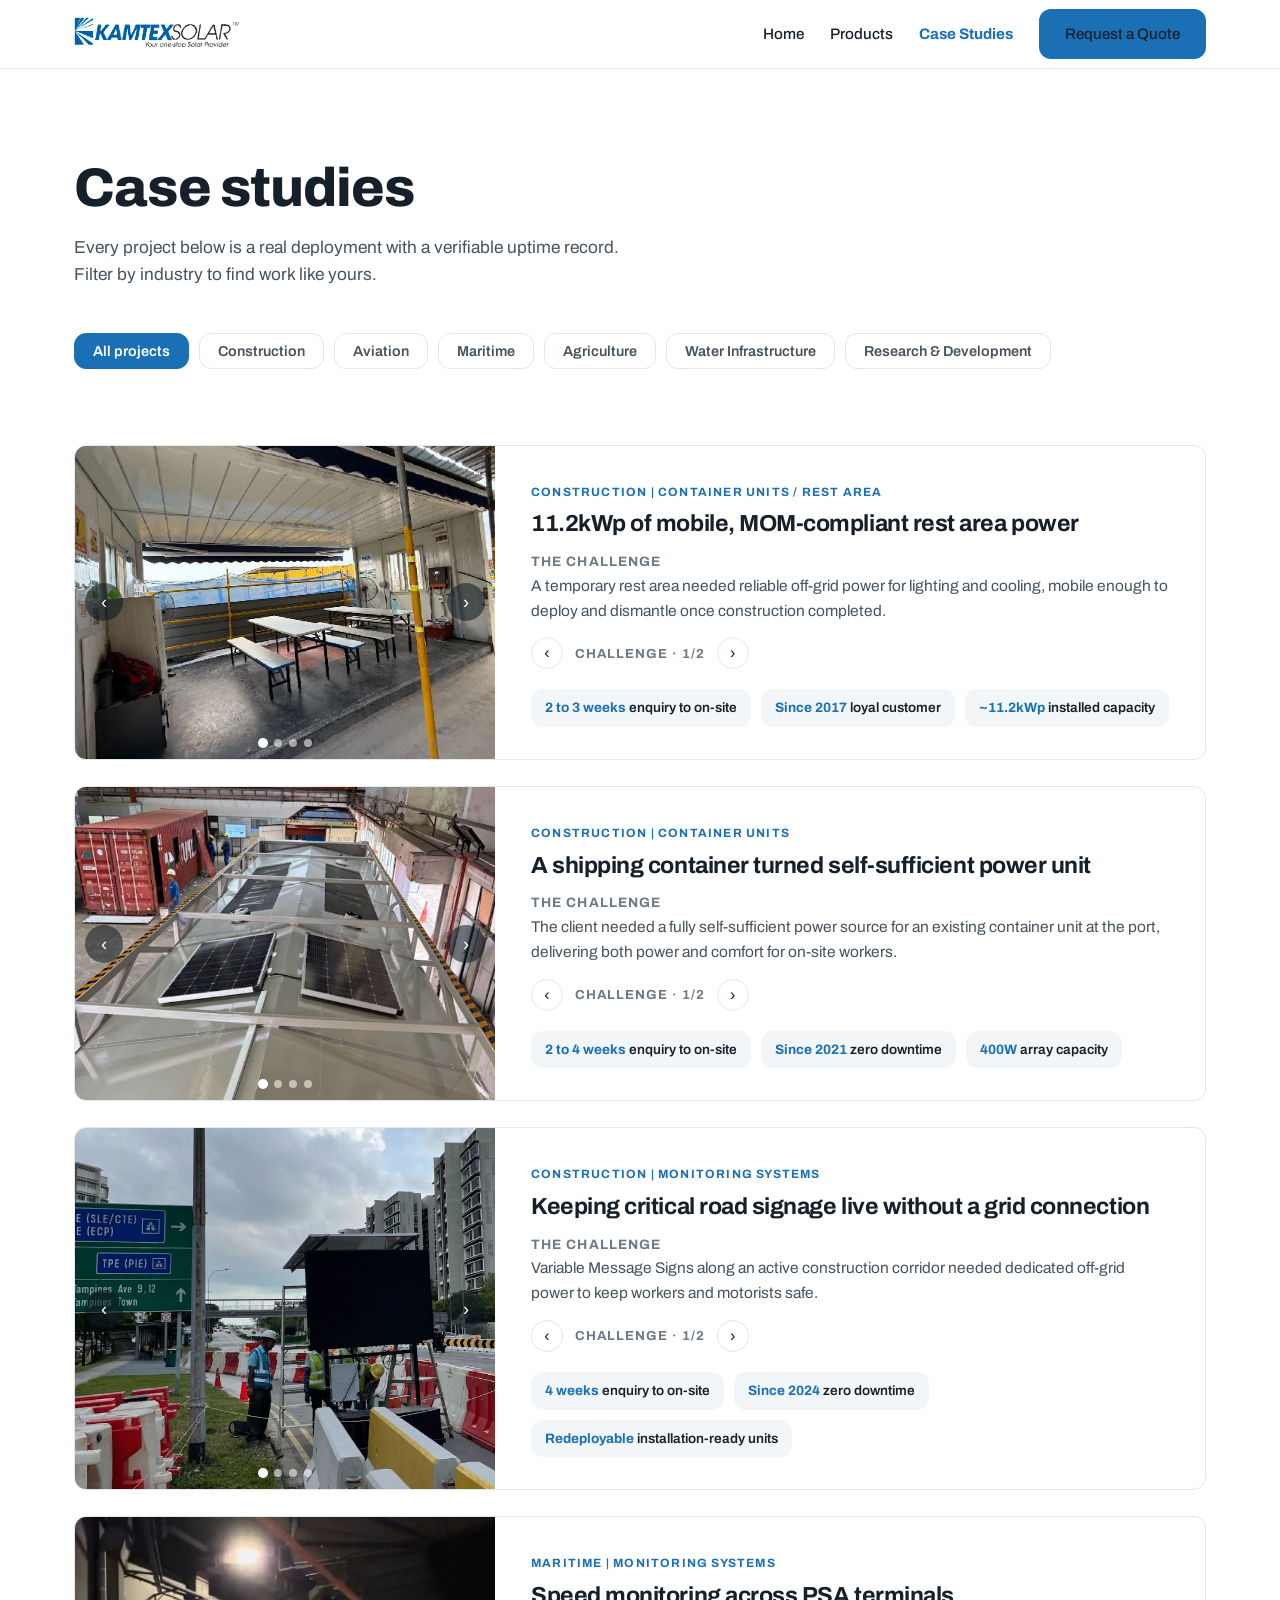
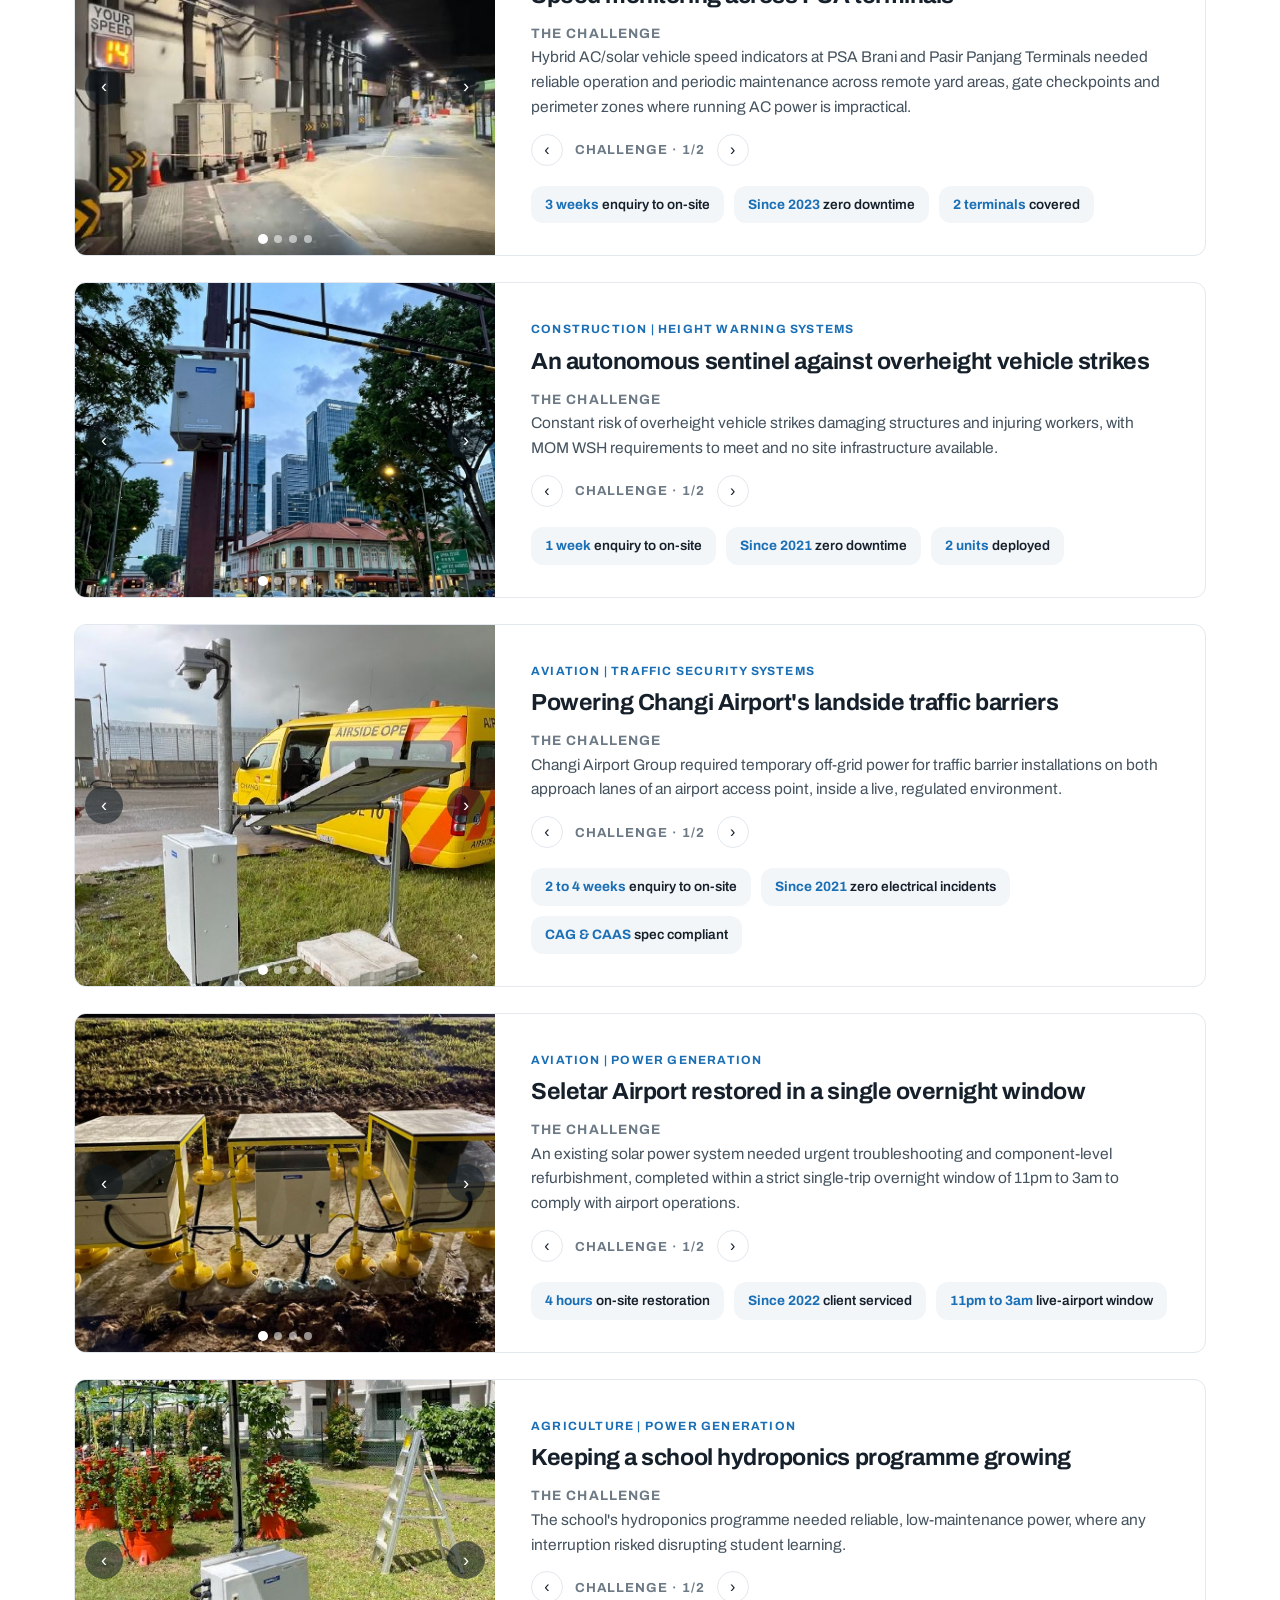
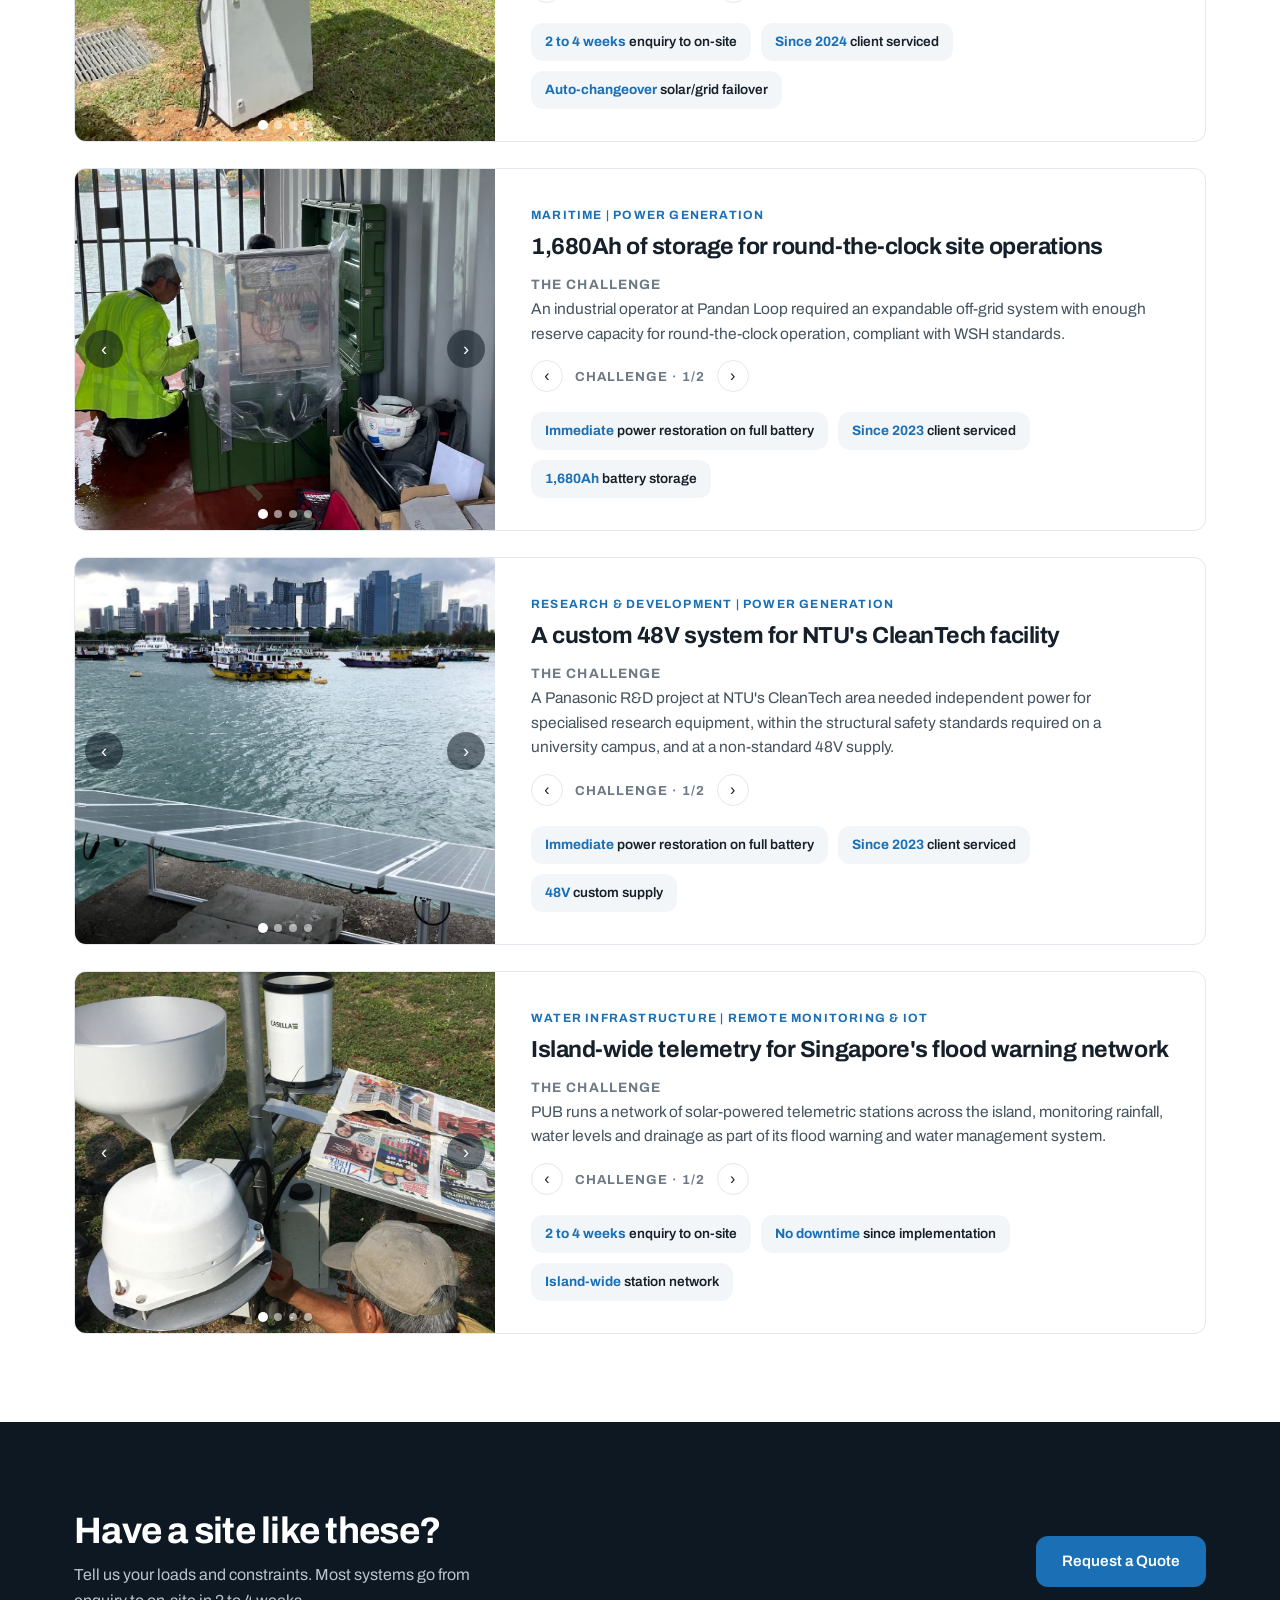
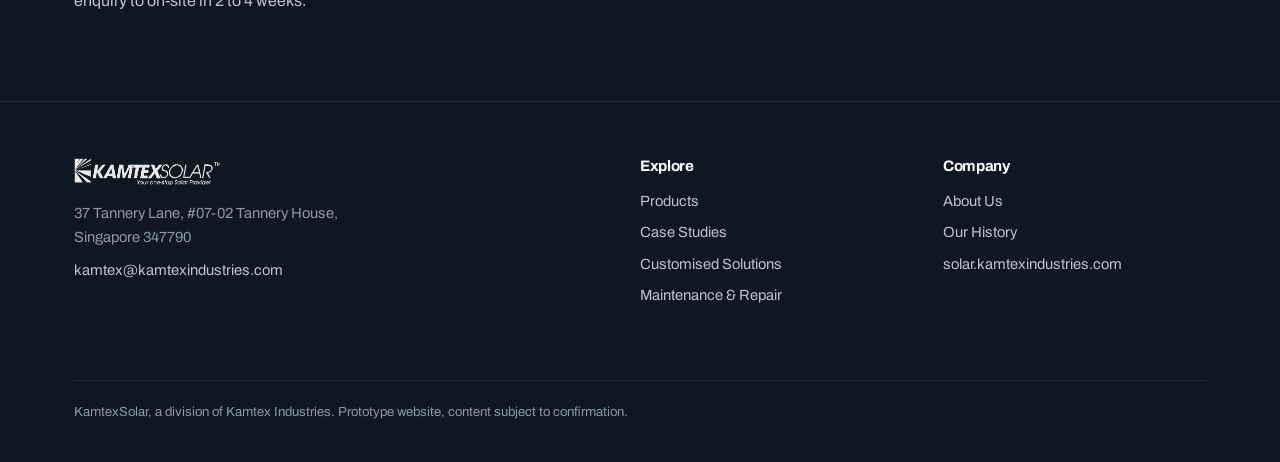
==== case-studies.html @ 2ae350af "KamtexSolar prototype website v3: carousels, quote form, trust band" ====
<!DOCTYPE html>
<html lang="en">
<head>
<meta charset="UTF-8">
<meta name="viewport" content="width=device-width, initial-scale=1.0">
<title>Case Studies | KamtexSolar</title>
<meta name="description" content="Real off-grid solar deployments by KamtexSolar: construction sites, airports, ports, water infrastructure and more.">
<link rel="preconnect" href="https://fonts.googleapis.com">
<link rel="preconnect" href="https://fonts.gstatic.com" crossorigin>
<link href="https://fonts.googleapis.com/css2?family=Archivo:wght@400;500;600;700;800&display=swap" rel="stylesheet">
<link rel="stylesheet" href="styles.css">
<link rel="icon" href="assets/logo.png">
</head>
<body>

<nav class="nav">
  <div class="nav-inner">
    <a class="nav-logo" href="index.html"><img src="assets/logo.png" alt="KamtexSolar, your one-stop solar provider"></a>
    <button class="nav-toggle" aria-label="Toggle menu">Menu</button>
    <div class="nav-links">
      <a href="index.html">Home</a>
      <a href="products.html">Products</a>
      <a href="case-studies.html" class="active">Case Studies</a>
      <a href="quote.html" class="btn btn-primary">Request a Quote</a>
    </div>
  </div>
</nav>

<section style="padding-bottom:0">
  <div class="wrap">
    <div class="section-head">
      <h1>Case studies</h1>
      <p style="margin-top:14px;font-size:1.08rem">Every project below is a real deployment with a verifiable uptime record. Filter by industry to find work like yours.</p>
    </div>
    <div class="cs-filters" role="group" aria-label="Filter case studies by industry">
      <button class="on" data-f="all">All projects</button>
      <button data-f="construction">Construction</button>
      <button data-f="aviation">Aviation</button>
      <button data-f="maritime">Maritime</button>
      <button data-f="agriculture">Agriculture</button>
      <button data-f="water">Water Infrastructure</button>
      <button data-f="rnd">Research &amp; Development</button>
    </div>
  </div>
</section>

<section style="padding-top:36px">
  <div class="wrap cs-list">

    <article class="cs-entry reveal" id="cs1" data-industry="construction">
      <img src="assets/cs01.jpg" alt="Covered rest area with tables powered by an off-grid solar system" loading="lazy">
      <div class="cs-entry-body">
        <span class="tag">Construction | Container Units / Rest Area</span>
        <h2>11.2kWp of mobile, MOM-compliant rest area power</h2>
        <h4>The challenge</h4>
        <p>A temporary rest area needed reliable off-grid power for lighting and cooling, mobile enough to deploy and dismantle once construction completed.</p>
        <h4>The solution</h4>
        <p>24 units of 300W and 16 units of 250W monocrystalline panels delivering roughly 11.2kWp, fully compliant with MOM WSH standards during early morning and evening hours.</p>
        <div class="cs-pills">
          <span><b>2 to 3 weeks</b> enquiry to on-site</span>
          <span><b>Since 2017</b> loyal customer</span>
          <span><b>~11.2kWp</b> installed capacity</span>
        </div>
      </div>
    </article>

    <article class="cs-entry reveal" id="cs2" data-industry="construction">
      <img src="assets/cs02.jpg" alt="Solar panels mounted on the roof structure of a converted container unit" loading="lazy">
      <div class="cs-entry-body">
        <span class="tag">Construction | Container Units</span>
        <h2>A shipping container turned self-sufficient power unit</h2>
        <h4>The challenge</h4>
        <p>The client needed a fully self-sufficient power source for an existing container unit at the port, delivering both power and comfort for on-site workers.</p>
        <h4>The solution</h4>
        <p>Two 200W monocrystalline panels, a 200Ah 12V maintenance-free battery, an MPPT charge controller with wireless app monitoring and a 350W pure sine wave inverter, driving solar-powered ventilation fans.</p>
        <div class="cs-pills">
          <span><b>2 to 4 weeks</b> enquiry to on-site</span>
          <span><b>Since 2021</b> zero downtime</span>
          <span><b>400W</b> array capacity</span>
        </div>
      </div>
    </article>

    <article class="cs-entry reveal" id="cs3" data-industry="construction">
      <img src="assets/cs03.jpg" alt="Solar-powered variable message sign installed beside an active road corridor" loading="lazy">
      <div class="cs-entry-body">
        <span class="tag">Construction | Monitoring Systems</span>
        <h2>Keeping critical road signage live without a grid connection</h2>
        <h4>The challenge</h4>
        <p>Variable Message Signs along an active construction corridor needed dedicated off-grid power to keep workers and motorists safe.</p>
        <h4>The solution</h4>
        <p>Each unit shipped as an installation-ready package: a 600W dual-panel array, MPPT charge controller, pre-wired breakers and battery cabling inside a powder-coated outdoor steel enclosure, with custom rail clamps for rapid deployment.</p>
        <div class="cs-pills">
          <span><b>4 weeks</b> enquiry to on-site</span>
          <span><b>Since 2024</b> zero downtime</span>
          <span><b>Redeployable</b> installation-ready units</span>
        </div>
      </div>
    </article>

    <article class="cs-entry reveal" id="cs4" data-industry="maritime">
      <img src="assets/cs04.jpg" alt="Speed indicator display in a port tunnel environment" loading="lazy">
      <div class="cs-entry-body">
        <span class="tag">Maritime | Monitoring Systems</span>
        <h2>Speed monitoring across PSA terminals</h2>
        <h4>The challenge</h4>
        <p>Hybrid AC/solar vehicle speed indicators at PSA Brani and Pasir Panjang Terminals needed reliable operation and periodic maintenance across remote yard areas, gate checkpoints and perimeter zones where running AC power is impractical.</p>
        <h4>The solution</h4>
        <p>Our off-grid systems deliver MOM-compliant speed monitoring with ongoing scheduled maintenance support across all deployment zones.</p>
        <div class="cs-pills">
          <span><b>3 weeks</b> enquiry to on-site</span>
          <span><b>Since 2023</b> zero downtime</span>
          <span><b>2 terminals</b> covered</span>
        </div>
      </div>
    </article>

    <article class="cs-entry reveal" id="cs5" data-industry="construction">
      <img src="assets/cs05.jpg" alt="Height warning detection system mounted on a gantry above a city road" loading="lazy">
      <div class="cs-entry-body">
        <span class="tag">Construction | Height Warning Systems</span>
        <h2>An autonomous sentinel against overheight vehicle strikes</h2>
        <h4>The challenge</h4>
        <p>Constant risk of overheight vehicle strikes damaging structures and injuring workers, with MOM WSH requirements to meet and no site infrastructure available.</p>
        <h4>The solution</h4>
        <p>A ready-to-deploy unit combining industrial-grade infrared detection, a 100+dB siren and a flashing LED warning light in a single weatherproof enclosure. Two units were operational from day one.</p>
        <div class="cs-pills">
          <span><b>1 week</b> enquiry to on-site</span>
          <span><b>Since 2021</b> zero downtime</span>
          <span><b>2 units</b> deployed</span>
        </div>
      </div>
    </article>

    <article class="cs-entry reveal" id="cs6" data-industry="aviation">
      <img src="assets/cs06.jpg" alt="Solar-powered security camera system at an airport airside area" loading="lazy">
      <div class="cs-entry-body">
        <span class="tag">Aviation | Traffic Security Systems</span>
        <h2>Powering Changi Airport's landside traffic barriers</h2>
        <h4>The challenge</h4>
        <p>Changi Airport Group required temporary off-grid power for traffic barrier installations on both approach lanes of an airport access point, inside a live, regulated environment.</p>
        <h4>The solution</h4>
        <p>Two independent systems designed, supplied and delivered to CAG and Civil Aviation Authority of Singapore (CAAS) specifications, keeping critical traffic control infrastructure powered without interruption.</p>
        <div class="cs-pills">
          <span><b>2 to 4 weeks</b> enquiry to on-site</span>
          <span><b>Since 2021</b> zero electrical incidents</span>
          <span><b>CAG &amp; CAAS</b> spec compliant</span>
        </div>
      </div>
    </article>

    <article class="cs-entry reveal" id="cs7" data-industry="aviation">
      <img src="assets/cs07.jpg" alt="Field equipment enclosures under maintenance at an airfield" loading="lazy">
      <div class="cs-entry-body">
        <span class="tag">Aviation | Power Generation</span>
        <h2>Seletar Airport restored in a single overnight window</h2>
        <h4>The challenge</h4>
        <p>An existing solar power system needed urgent troubleshooting and component-level refurbishment, completed within a strict single-trip overnight window of 11pm to 3am to comply with airport operations.</p>
        <h4>The solution</h4>
        <p>Faults diagnosed and critical components replaced, including DIN rail terminal blocks, DC MCB breakers, a DC/DC voltage regulator and cabling, with the system fully restored inside the 4-hour window.</p>
        <div class="cs-pills">
          <span><b>4 hours</b> on-site restoration</span>
          <span><b>Since 2022</b> client serviced</span>
          <span><b>11pm to 3am</b> live-airport window</span>
        </div>
      </div>
    </article>

    <article class="cs-entry reveal" id="cs8" data-industry="agriculture">
      <img src="assets/cs08.jpg" alt="Solar-hybrid power unit beside a school hydroponics garden" loading="lazy">
      <div class="cs-entry-body">
        <span class="tag">Agriculture | Power Generation</span>
        <h2>Keeping a school hydroponics programme growing</h2>
        <h4>The challenge</h4>
        <p>The school's hydroponics programme needed reliable, low-maintenance power, where any interruption risked disrupting student learning.</p>
        <h4>The solution</h4>
        <p>Two solar-hybrid units, each with a 100W panel, 65Ah battery and AC-DC inverter in a compact PVC enclosure. Built-in auto-changeover switches seamlessly between solar and grid power regardless of weather.</p>
        <div class="cs-pills">
          <span><b>2 to 4 weeks</b> enquiry to on-site</span>
          <span><b>Since 2024</b> client serviced</span>
          <span><b>Auto-changeover</b> solar/grid failover</span>
        </div>
      </div>
    </article>

    <article class="cs-entry reveal" id="cs9" data-industry="maritime">
      <img src="assets/cs09.jpg" alt="Engineer installing battery bank equipment inside an industrial container" loading="lazy">
      <div class="cs-entry-body">
        <span class="tag">Maritime | Power Generation</span>
        <h2>1,680Ah of storage for round-the-clock site operations</h2>
        <h4>The challenge</h4>
        <p>An industrial operator at Pandan Loop required an expandable off-grid system with enough reserve capacity for round-the-clock operation, compliant with WSH standards.</p>
        <h4>The solution</h4>
        <p>Six monocrystalline panels on a custom-fabricated mount powering a 1,680Ah AGM deep-cycle battery bank, with timer-controlled outputs, DC breakers and a 24V/12V converter pre-wired into an enclosure sized for a future inverter.</p>
        <div class="cs-pills">
          <span><b>Immediate</b> power restoration on full battery</span>
          <span><b>Since 2023</b> client serviced</span>
          <span><b>1,680Ah</b> battery storage</span>
        </div>
      </div>
    </article>

    <article class="cs-entry reveal" id="cs10" data-industry="rnd">
      <img src="assets/cs10.jpg" alt="Waterfront solar installation with the city skyline in the background" loading="lazy">
      <div class="cs-entry-body">
        <span class="tag">Research &amp; Development | Power Generation</span>
        <h2>A custom 48V system for NTU's CleanTech facility</h2>
        <h4>The challenge</h4>
        <p>A Panasonic R&amp;D project at NTU's CleanTech area needed independent power for specialised research equipment, within the structural safety standards required on a university campus, and at a non-standard 48V supply.</p>
        <h4>The solution</h4>
        <p>The existing battery enclosure was retrofitted into a new system rather than replaced, with a custom-engineered 48V supply path and full structural certification for campus safety requirements.</p>
        <div class="cs-pills">
          <span><b>Immediate</b> power restoration on full battery</span>
          <span><b>Since 2023</b> client serviced</span>
          <span><b>48V</b> custom supply</span>
        </div>
      </div>
    </article>

    <article class="cs-entry reveal" id="cs11" data-industry="water">
      <img src="assets/cs11.jpg" alt="Rain gauge and telemetry equipment at a solar-powered monitoring station" loading="lazy">
      <div class="cs-entry-body">
        <span class="tag">Water Infrastructure | Remote Monitoring &amp; IoT</span>
        <h2>Island-wide telemetry for Singapore's flood warning network</h2>
        <h4>The challenge</h4>
        <p>PUB runs a network of solar-powered telemetric stations across the island, monitoring rainfall, water levels and drainage as part of its flood warning and water management system.</p>
        <h4>The solution</h4>
        <p>Our solar systems charge batteries powering telemetry and data logger units that transmit readings back to the monitoring network in real time, from concept through to compliance.</p>
        <div class="cs-pills">
          <span><b>2 to 4 weeks</b> enquiry to on-site</span>
          <span><b>No downtime</b> since implementation</span>
          <span><b>Island-wide</b> station network</span>
        </div>
      </div>
    </article>

  </div>
</section>

<section class="cta-band">
  <div class="wrap">
    <div>
      <h2>Have a site like these?</h2>
      <p>Tell us your loads and constraints. Most systems go from enquiry to on-site in 2 to 4 weeks.</p>
    </div>
    <a class="btn btn-primary" href="quote.html">Request a Quote</a>
  </div>
</section>

<footer class="site">
  <div class="wrap">
    <div>
      <img class="foot-logo" src="assets/logo.png" alt="KamtexSolar">
      <p>37 Tannery Lane, #07-02 Tannery House,<br>Singapore 347790</p>
      <p style="margin-top:10px"><a href="mailto:kamtex@kamtexindustries.com">kamtex@kamtexindustries.com</a></p>
    </div>
    <div>
      <h4>Explore</h4>
      <a href="products.html">Products</a>
      <a href="case-studies.html">Case Studies</a>
      <a href="index.html#custom">Customised Solutions</a>
      <a href="index.html#maintenance">Maintenance &amp; Repair</a>
    </div>
    <div>
      <h4>Company</h4>
      <a href="index.html#about">About Us</a>
      <a href="index.html#history">Our History</a>
      <a href="https://solar.kamtexindustries.com">solar.kamtexindustries.com</a>
    </div>
    <div class="legal">KamtexSolar, a division of Kamtex Industries. Prototype website, content subject to confirmation.</div>
  </div>
</footer>

<script>
document.querySelector('.nav-toggle').addEventListener('click', function () {
  document.querySelector('.nav-links').classList.toggle('open');
});
// Build 4-photo carousels from the Monthly Case Study deck images
document.querySelectorAll('.cs-entry').forEach(function (entry) {
  var img = entry.querySelector(':scope > img');
  if (!img) return;
  var prefix = 'cs' + ('0' + entry.id.replace('cs', '')).slice(-2);
  var media = document.createElement('div');
  media.className = 'cs-media';
  var slides = [];
  for (var i = 1; i <= 4; i++) {
    var s = document.createElement('img');
    s.src = i === 1 ? img.getAttribute('src') : 'assets/' + prefix + '-' + i + '.jpg';
    s.alt = img.alt + (i > 1 ? ' (photo ' + i + ' of 4)' : '');
    s.loading = 'lazy';
    if (i === 1) s.className = 'on';
    media.appendChild(s);
    slides.push(s);
  }
  var prev = document.createElement('button');
  prev.className = 'car-btn prev'; prev.innerHTML = '&#8249;'; prev.setAttribute('aria-label', 'Previous photo');
  var next = document.createElement('button');
  next.className = 'car-btn next'; next.innerHTML = '&#8250;'; next.setAttribute('aria-label', 'Next photo');
  var dots = document.createElement('div');
  dots.className = 'car-dots';
  var dotEls = slides.map(function (unused, i) {
    var d = document.createElement('i');
    if (i === 0) d.className = 'on';
    d.addEventListener('click', function () { go(i); });
    dots.appendChild(d);
    return d;
  });
  var cur = 0;
  function go(i) {
    cur = (i + slides.length) % slides.length;
    slides.forEach(function (s, k) { s.classList.toggle('on', k === cur); });
    dotEls.forEach(function (d, k) { d.classList.toggle('on', k === cur); });
  }
  prev.addEventListener('click', function () { go(cur - 1); });
  next.addEventListener('click', function () { go(cur + 1); });
  media.appendChild(prev); media.appendChild(next); media.appendChild(dots);
  entry.replaceChild(media, img);
});

// Wrap challenge/solution into an arrow flipper
document.querySelectorAll('.cs-entry-body').forEach(function (body) {
  var headers = body.querySelectorAll('h4');
  if (headers.length < 2) return;
  var flip = document.createElement('div');
  flip.className = 'cs-flip';
  var panes = [];
  headers.forEach(function (h) {
    var pane = document.createElement('div');
    pane.className = 'cs-pane';
    var p = h.nextElementSibling;
    pane.appendChild(h.cloneNode(true));
    if (p) pane.appendChild(p.cloneNode(true));
    panes.push({ el: pane, label: h.textContent.trim() });
    flip.appendChild(pane);
    if (p) p.remove();
    h.remove();
  });
  panes[0].el.classList.add('on');
  var nav = document.createElement('div');
  nav.className = 'cs-flip-nav';
  var prev = document.createElement('button');
  prev.innerHTML = '&#8249;'; prev.setAttribute('aria-label', 'Previous');
  var label = document.createElement('span');
  label.className = 'flip-label';
  var next = document.createElement('button');
  next.innerHTML = '&#8250;'; next.setAttribute('aria-label', 'Next');
  nav.appendChild(prev); nav.appendChild(label); nav.appendChild(next);
  var cur = 0;
  function go(i) {
    cur = (i + panes.length) % panes.length;
    panes.forEach(function (p, k) { p.el.classList.toggle('on', k === cur); });
    label.textContent = panes[cur].label.replace('The ', '') + ' · ' + (cur + 1) + '/' + panes.length;
  }
  prev.addEventListener('click', function () { go(cur - 1); });
  next.addEventListener('click', function () { go(cur + 1); });
  go(0);
  flip.appendChild(nav);
  var pills = body.querySelector('.cs-pills');
  body.insertBefore(flip, pills);
});

var buttons = document.querySelectorAll('.cs-filters button');
buttons.forEach(function (btn) {
  btn.addEventListener('click', function () {
    buttons.forEach(function (b) { b.classList.remove('on'); });
    btn.classList.add('on');
    var f = btn.dataset.f;
    document.querySelectorAll('.cs-entry').forEach(function (e) {
      e.classList.toggle('hidden', f !== 'all' && e.dataset.industry !== f);
    });
  });
});
if (!window.matchMedia('(prefers-reduced-motion: reduce)').matches) {
  var io = new IntersectionObserver(function (entries) {
    entries.forEach(function (e) {
      if (e.isIntersecting) { e.target.classList.add('in'); io.unobserve(e.target); }
    });
  }, { threshold: 0.1 });
  document.querySelectorAll('.reveal').forEach(function (el) { io.observe(el); });
} else {
  document.querySelectorAll('.reveal').forEach(function (el) { el.classList.add('in'); });
}
</script>
</body>
</html>
---- styles.css ----
/* KamtexSolar prototype site */
:root {
  --ink: #16202b;
  --body: #45535f;
  --muted: #6d7a86;
  --line: #e2e8ed;
  --bg: #ffffff;
  --bg-soft: #f3f6f9;
  --accent: #1a6fb5;
  --accent-dark: #12558d;
  --dark: #0e1822;
  --dark-2: #15222f;
  --radius: 12px;
  --maxw: 1180px;
}

* { margin: 0; padding: 0; box-sizing: border-box; }
html { scroll-behavior: smooth; }
body {
  font-family: "Archivo", "Segoe UI", system-ui, sans-serif;
  color: var(--body);
  background: var(--bg);
  line-height: 1.6;
  font-size: 16px;
  -webkit-font-smoothing: antialiased;
}
img { max-width: 100%; display: block; }
a { color: var(--accent); text-decoration: none; }

h1, h2, h3, h4 { color: var(--ink); line-height: 1.15; letter-spacing: -0.02em; font-weight: 700; }
h1 { font-size: clamp(2.1rem, 4.5vw, 3.4rem); font-weight: 800; }
h2 { font-size: clamp(1.6rem, 3vw, 2.3rem); }
h3 { font-size: 1.15rem; }

.wrap { max-width: var(--maxw); margin: 0 auto; padding: 0 24px; }
section { padding: 88px 0; }
.section-soft { background: var(--bg-soft); }
.section-head { max-width: 62ch; margin-bottom: 44px; }
.section-head p { margin-top: 12px; }

.eyebrow {
  display: inline-block;
  font-size: 0.75rem;
  font-weight: 700;
  letter-spacing: 0.14em;
  text-transform: uppercase;
  color: var(--accent);
  margin-bottom: 12px;
}

/* Nav */
.nav {
  position: sticky; top: 0; z-index: 40;
  background: rgba(255, 255, 255, 0.92);
  backdrop-filter: blur(10px);
  border-bottom: 1px solid var(--line);
}
.nav-inner {
  max-width: var(--maxw); margin: 0 auto; padding: 0 24px;
  height: 68px; display: flex; align-items: center; gap: 32px;
}
.nav-logo img { height: 34px; width: auto; }
.nav-links { display: flex; gap: 26px; margin-left: auto; align-items: center; }
.nav-links a { color: var(--ink); font-weight: 500; font-size: 0.95rem; }
.nav-links a:hover { color: var(--accent); }
.nav-links a.active { color: var(--accent); font-weight: 700; }
.nav-toggle { display: none; margin-left: auto; background: none; border: 1px solid var(--line); border-radius: var(--radius); padding: 8px 12px; font-size: 1rem; color: var(--ink); cursor: pointer; }

/* Buttons */
.btn {
  display: inline-block; padding: 13px 26px; border-radius: var(--radius);
  font-weight: 600; font-size: 0.95rem; white-space: nowrap;
  transition: transform 0.15s ease, background 0.15s ease, border-color 0.15s ease;
}
.btn:active { transform: translateY(1px) scale(0.98); }
.btn-primary { background: var(--accent); color: #fff; }
.btn-primary:hover { background: var(--accent-dark); }
.btn-ghost { border: 1px solid var(--line); color: var(--ink); }
.btn-ghost:hover { border-color: var(--accent); color: var(--accent); }
.btn-ghost-dark { border: 1px solid rgba(255,255,255,0.35); color: #fff; }
.btn-ghost-dark:hover { border-color: #fff; }

/* Hero */
.hero { padding: 72px 0 88px; }
.hero-grid {
  display: grid; grid-template-columns: 1.05fr 1fr; gap: 56px; align-items: center;
}
.hero-copy p { font-size: 1.1rem; margin: 20px 0 30px; max-width: 46ch; }
.hero-ctas { display: flex; gap: 14px; flex-wrap: wrap; }
.hero-img { position: relative; }
.hero-img img { border-radius: var(--radius); aspect-ratio: 4 / 3; object-fit: cover; width: 100%; }
.hero-card {
  position: absolute; left: 18px; bottom: 18px;
  background: rgba(255, 255, 255, 0.96); backdrop-filter: blur(6px);
  border-radius: var(--radius); padding: 14px 20px;
  box-shadow: 0 10px 30px rgba(14, 24, 34, 0.18);
}
.hero-card b { display: block; font-size: 1.35rem; font-weight: 800; color: var(--ink); }
.hero-card span { font-size: 0.82rem; color: var(--muted); }

/* Trust band */
.trust { padding: 26px 0; background: var(--bg-soft); border-bottom: 1px solid var(--line); }
.trust .wrap { display: flex; align-items: center; gap: 12px 14px; flex-wrap: wrap; }
.trust p { font-size: 0.82rem; font-weight: 700; letter-spacing: 0.1em; text-transform: uppercase; color: var(--muted); margin-right: 8px; }
.trust span {
  border: 1px solid var(--line); background: var(--bg); border-radius: var(--radius);
  padding: 8px 16px; font-size: 0.9rem; font-weight: 600; color: var(--ink);
}

/* Stat band */
.stats { border-top: 1px solid var(--line); border-bottom: 1px solid var(--line); padding: 40px 0; }
.stats-grid { display: grid; grid-template-columns: repeat(4, 1fr); gap: 32px; }
.stat b { display: block; font-size: 2rem; font-weight: 800; color: var(--ink); letter-spacing: -0.02em; }
.stat span { font-size: 0.92rem; color: var(--muted); }

/* Split section */
.split { display: grid; grid-template-columns: 1fr 1fr; gap: 60px; align-items: center; }
.split img { border-radius: var(--radius); aspect-ratio: 4 / 3; object-fit: cover; width: 100%; }
.split .lead { font-size: 1.08rem; margin: 16px 0 22px; }
.checklist { list-style: none; display: grid; gap: 12px; }
.checklist li { padding-left: 28px; position: relative; color: var(--body); }
.checklist li::before {
  content: ""; position: absolute; left: 0; top: 7px; width: 14px; height: 14px;
  border-radius: 4px; background: var(--accent);
  clip-path: polygon(14% 44%, 0 60%, 40% 100%, 100% 16%, 84% 4%, 40% 70%);
}

/* Tile grids */
.grid-3 { display: grid; grid-template-columns: repeat(3, 1fr); gap: 20px; }
.grid-4 { display: grid; grid-template-columns: repeat(4, 1fr); gap: 20px; }
.tile {
  border: 1px solid var(--line); border-radius: var(--radius); padding: 26px;
  background: var(--bg); transition: border-color 0.15s ease, transform 0.15s ease;
}
.tile:hover { border-color: var(--accent); transform: translateY(-2px); }
.tile h3 { margin-bottom: 8px; }
.tile p { font-size: 0.95rem; }
.tile .kicker { font-size: 0.78rem; font-weight: 700; letter-spacing: 0.1em; text-transform: uppercase; color: var(--muted); display: block; margin-bottom: 6px; }

/* Dark band */
.band-dark { background: var(--dark); color: #b9c4ce; }
.band-dark h2, .band-dark h3 { color: #fff; }
.band-dark .tile { background: var(--dark-2); border-color: #243342; }
.band-dark .tile:hover { border-color: var(--accent); }
.band-dark .tile p { color: #9fadb9; }
.band-photo {
  border-radius: var(--radius); overflow: hidden; margin-bottom: 48px;
}
.band-photo img { width: 100%; aspect-ratio: 21 / 9; object-fit: cover; }

/* Process */
.process { display: grid; grid-template-columns: repeat(4, 1fr); gap: 20px; counter-reset: step; }
.process div { border-top: 3px solid var(--accent); padding-top: 18px; }
.process h3 { margin-bottom: 8px; }
.process p { font-size: 0.95rem; }

/* Case study cards (featured) */
.cards { display: grid; grid-template-columns: repeat(3, 1fr); gap: 22px; }
.card {
  border: 1px solid var(--line); border-radius: var(--radius); overflow: hidden;
  background: var(--bg); transition: transform 0.15s ease, box-shadow 0.15s ease;
}
.card:hover { transform: translateY(-3px); box-shadow: 0 12px 32px rgba(22, 32, 43, 0.1); }
.card img { aspect-ratio: 16 / 10; object-fit: cover; width: 100%; }
.card-body { padding: 22px; }
.card-body .tag { font-size: 0.75rem; font-weight: 700; letter-spacing: 0.1em; text-transform: uppercase; color: var(--accent); }
.card-body h3 { margin: 8px 0; }
.card-body p { font-size: 0.95rem; }

/* Quotes */
.quotes { display: grid; grid-template-columns: 1fr 1fr; gap: 22px; }
.quote {
  background: var(--bg-soft); border-radius: var(--radius); padding: 30px;
  font-size: 1.05rem; color: var(--ink);
}
.quote footer { margin-top: 16px; font-size: 0.9rem; color: var(--muted); font-weight: 600; }

/* Timeline */
.timeline { display: grid; grid-template-columns: repeat(5, 1fr); gap: 20px; }
.timeline div { border-top: 1px solid var(--line); padding-top: 16px; position: relative; }
.timeline div::before {
  content: ""; position: absolute; top: -5px; left: 0; width: 9px; height: 9px;
  border-radius: 50%; background: var(--accent);
}
.timeline b { display: block; color: var(--accent); font-size: 1.05rem; margin-bottom: 4px; }
.timeline h3 { font-size: 1rem; margin-bottom: 6px; }
.timeline p { font-size: 0.9rem; }

/* Case study page entries */
.cs-filters { display: flex; gap: 10px; flex-wrap: wrap; margin-bottom: 40px; }
.cs-filters button {
  border: 1px solid var(--line); background: var(--bg); border-radius: var(--radius);
  padding: 9px 18px; font-size: 0.9rem; font-weight: 600; color: var(--body);
  cursor: pointer; font-family: inherit; transition: all 0.15s ease;
}
.cs-filters button:hover { border-color: var(--accent); color: var(--accent); }
.cs-filters button.on { background: var(--accent); border-color: var(--accent); color: #fff; }
.cs-list { display: grid; gap: 26px; }
.cs-entry {
  display: grid; grid-template-columns: 420px 1fr; gap: 0;
  border: 1px solid var(--line); border-radius: var(--radius); overflow: hidden;
  background: var(--bg);
}
.cs-entry.hidden { display: none; }
.cs-entry img { width: 100%; height: 100%; object-fit: cover; min-height: 300px; }

/* Case study photo carousel */
.cs-media { position: relative; overflow: hidden; min-height: 300px; height: 100%; }
.cs-media img {
  position: absolute; inset: 0; width: 100%; height: 100%; object-fit: cover;
  opacity: 0; transition: opacity 0.35s ease; min-height: 0;
}
.cs-media img.on { opacity: 1; }
.car-btn {
  position: absolute; top: 50%; transform: translateY(-50%); z-index: 2;
  width: 38px; height: 38px; border-radius: 50%; border: none; cursor: pointer;
  background: rgba(14, 24, 34, 0.55); color: #fff; font-size: 1.15rem; line-height: 1;
  display: flex; align-items: center; justify-content: center;
  transition: background 0.15s ease;
}
.car-btn:hover { background: var(--accent); }
.car-btn.prev { left: 10px; }
.car-btn.next { right: 10px; }
.car-dots {
  position: absolute; bottom: 12px; left: 0; right: 0; z-index: 2;
  display: flex; gap: 7px; justify-content: center;
}
.car-dots i {
  width: 8px; height: 8px; border-radius: 50%; background: rgba(255, 255, 255, 0.55);
  cursor: pointer; transition: background 0.15s ease, transform 0.15s ease;
}
.car-dots i.on { background: #fff; transform: scale(1.25); }

/* Challenge / solution flipper */
.cs-flip { position: relative; }
.cs-pane { display: none; }
.cs-pane.on { display: block; animation: panefade 0.3s ease; }
@keyframes panefade { from { opacity: 0; transform: translateY(6px); } to { opacity: 1; transform: none; } }
@media (prefers-reduced-motion: reduce) { .cs-pane.on { animation: none; } }
.cs-flip-nav { display: flex; align-items: center; gap: 12px; margin-top: 14px; }
.cs-flip-nav button {
  width: 32px; height: 32px; border-radius: 50%; border: 1px solid var(--line);
  background: var(--bg); color: var(--ink); cursor: pointer; font-size: 1rem; line-height: 1;
  display: flex; align-items: center; justify-content: center;
  transition: border-color 0.15s ease, color 0.15s ease;
}
.cs-flip-nav button:hover { border-color: var(--accent); color: var(--accent); }
.cs-flip-nav .flip-label { font-size: 0.82rem; font-weight: 700; letter-spacing: 0.08em; text-transform: uppercase; color: var(--muted); }
.cs-entry-body { padding: 32px 36px; }
.cs-entry-body .tag { font-size: 0.75rem; font-weight: 700; letter-spacing: 0.1em; text-transform: uppercase; color: var(--accent); }
.cs-entry-body h2 { font-size: 1.45rem; margin: 8px 0 14px; }
.cs-entry-body h4 { font-size: 0.85rem; text-transform: uppercase; letter-spacing: 0.08em; color: var(--muted); margin: 16px 0 4px; }
.cs-entry-body p { font-size: 0.97rem; }
.cs-pills { display: flex; gap: 10px; flex-wrap: wrap; margin-top: 20px; }
.cs-pills span {
  background: var(--bg-soft); border-radius: var(--radius); padding: 8px 14px;
  font-size: 0.85rem; font-weight: 600; color: var(--ink);
}
.cs-pills span b { color: var(--accent); }
.specs { display: grid; grid-template-columns: 1fr 1fr; gap: 8px 20px; margin-top: 6px; }
.specs div { font-size: 0.9rem; padding: 6px 0; }
.specs dt-label, .specs b { color: var(--ink); font-weight: 600; display: block; font-size: 0.82rem; }

/* Products */
.prod-grid { display: grid; grid-template-columns: repeat(4, 1fr); gap: 22px; }
.prod-card { border: 1px solid var(--line); border-radius: var(--radius); overflow: hidden; background: var(--bg); transition: transform 0.15s ease, box-shadow 0.15s ease; }
.prod-card:hover { transform: translateY(-3px); box-shadow: 0 12px 32px rgba(22,32,43,0.08); }
.prod-card img { aspect-ratio: 1 / 1; object-fit: contain; padding: 22px; background: #fff; width: 100%; }
.prod-card img.photo { object-fit: cover; padding: 0; }
.prod-card div { padding: 16px 20px 20px; border-top: 1px solid var(--line); }
.prod-card h3 { font-size: 1rem; margin-bottom: 4px; }
.prod-card p { font-size: 0.88rem; }

/* CTA band */
.cta-band { background: var(--dark); color: #b9c4ce; text-align: left; }
.cta-band .wrap { display: flex; align-items: center; justify-content: space-between; gap: 32px; flex-wrap: wrap; }
.cta-band h2 { color: #fff; max-width: 24ch; }
.cta-band p { margin-top: 10px; max-width: 48ch; }

/* Footer */
footer.site {
  background: var(--dark); color: #8b99a5; border-top: 1px solid #1f2d3a;
  padding: 56px 0 40px; font-size: 0.92rem;
}
footer.site .wrap { display: grid; grid-template-columns: 2fr 1fr 1fr; gap: 40px; }
footer.site h4 { color: #fff; font-size: 0.95rem; margin-bottom: 14px; }
footer.site a { color: #b9c4ce; display: block; margin-bottom: 8px; }
footer.site a:hover { color: #fff; }
footer.site .foot-logo { height: 30px; width: auto; margin-bottom: 14px; filter: brightness(0) invert(1); opacity: 0.9; }
footer.site .legal { grid-column: 1 / -1; border-top: 1px solid #1f2d3a; margin-top: 24px; padding-top: 20px; font-size: 0.82rem; }

/* Quote form */
.quote-grid { display: grid; grid-template-columns: 1.5fr 1fr; gap: 56px; align-items: start; }
.qprogress { display: flex; gap: 8px; margin-bottom: 28px; }
.qprogress i { flex: 1; height: 5px; border-radius: 3px; background: var(--line); }
.qprogress i.done { background: var(--accent); }
.qstep { display: none; }
.qstep.on { display: block; }
.qstep h2 { font-size: 1.35rem; margin-bottom: 6px; }
.qstep > p { margin-bottom: 22px; color: var(--muted); }
.qoptions { display: grid; grid-template-columns: 1fr 1fr; gap: 12px; margin-bottom: 26px; }
.qoptions label {
  border: 1px solid var(--line); border-radius: var(--radius); padding: 16px 18px;
  cursor: pointer; font-weight: 600; color: var(--ink); font-size: 0.95rem;
  transition: border-color 0.15s ease, background 0.15s ease; display: block;
}
.qoptions label small { display: block; font-weight: 400; color: var(--muted); margin-top: 3px; font-size: 0.85rem; }
.qoptions input { position: absolute; opacity: 0; }
.qoptions label:hover { border-color: var(--accent); }
.qoptions label.sel { border-color: var(--accent); background: #eef5fb; }
.qfield { margin-bottom: 18px; }
.qfield label { display: block; font-weight: 600; color: var(--ink); font-size: 0.92rem; margin-bottom: 6px; }
.qfield input, .qfield textarea, .qfield select {
  width: 100%; border: 1px solid var(--line); border-radius: var(--radius);
  padding: 12px 14px; font: inherit; color: var(--ink); background: var(--bg);
}
.qfield input:focus, .qfield textarea:focus, .qfield select:focus {
  outline: 2px solid var(--accent); outline-offset: 1px; border-color: var(--accent);
}
.qfield .hint { font-size: 0.82rem; color: var(--muted); margin-top: 5px; }
.qerror { color: #b3261e; font-size: 0.88rem; margin: -8px 0 16px; display: none; }
.qerror.show { display: block; }
.qnav { display: flex; gap: 12px; }
.qside { position: sticky; top: 96px; display: grid; gap: 18px; }
.qside .quote { padding: 24px; font-size: 0.98rem; }
.qside-facts { border: 1px solid var(--line); border-radius: var(--radius); padding: 24px; }
.qside-facts h3 { margin-bottom: 14px; font-size: 1rem; }
.qside-facts li { margin-left: 18px; margin-bottom: 8px; font-size: 0.92rem; }
.qsuccess { display: none; text-align: left; border: 1px solid var(--line); border-radius: var(--radius); padding: 36px; background: var(--bg-soft); }
.qsuccess.on { display: block; }
.qsuccess h2 { margin-bottom: 10px; }
.qsuccess pre {
  white-space: pre-wrap; background: var(--bg); border: 1px solid var(--line);
  border-radius: var(--radius); padding: 18px; font-size: 0.85rem; margin: 18px 0; overflow-x: auto;
}

/* Reveal animation */
@media (prefers-reduced-motion: no-preference) {
  .reveal { opacity: 0; transform: translateY(18px); transition: opacity 0.6s ease, transform 0.6s ease; }
  .reveal.in { opacity: 1; transform: none; }
}

/* Responsive */
@media (max-width: 960px) {
  section { padding: 60px 0; }
  .hero-grid, .split, .quotes, .quote-grid { grid-template-columns: 1fr; gap: 32px; }
  .qside { position: static; }
  .qoptions { grid-template-columns: 1fr; }
  .stats-grid { grid-template-columns: 1fr 1fr; gap: 24px; }
  .grid-3, .cards { grid-template-columns: 1fr 1fr; }
  .grid-4, .process, .prod-grid { grid-template-columns: 1fr 1fr; }
  .timeline { grid-template-columns: 1fr 1fr; }
  .cs-entry { grid-template-columns: 1fr; }
  .cs-entry img { max-height: 260px; min-height: 0; }
  .nav-links {
    display: none; position: absolute; top: 68px; left: 0; right: 0;
    background: #fff; border-bottom: 1px solid var(--line);
    flex-direction: column; padding: 20px 24px; gap: 16px; align-items: flex-start;
  }
  .nav-links.open { display: flex; }
  .nav-toggle { display: block; }
}
@media (max-width: 560px) {
  .grid-3, .cards, .grid-4, .process, .prod-grid, .timeline, .specs { grid-template-columns: 1fr; }
  .stats-grid { grid-template-columns: 1fr 1fr; }
  footer.site .wrap { grid-template-columns: 1fr; }
}
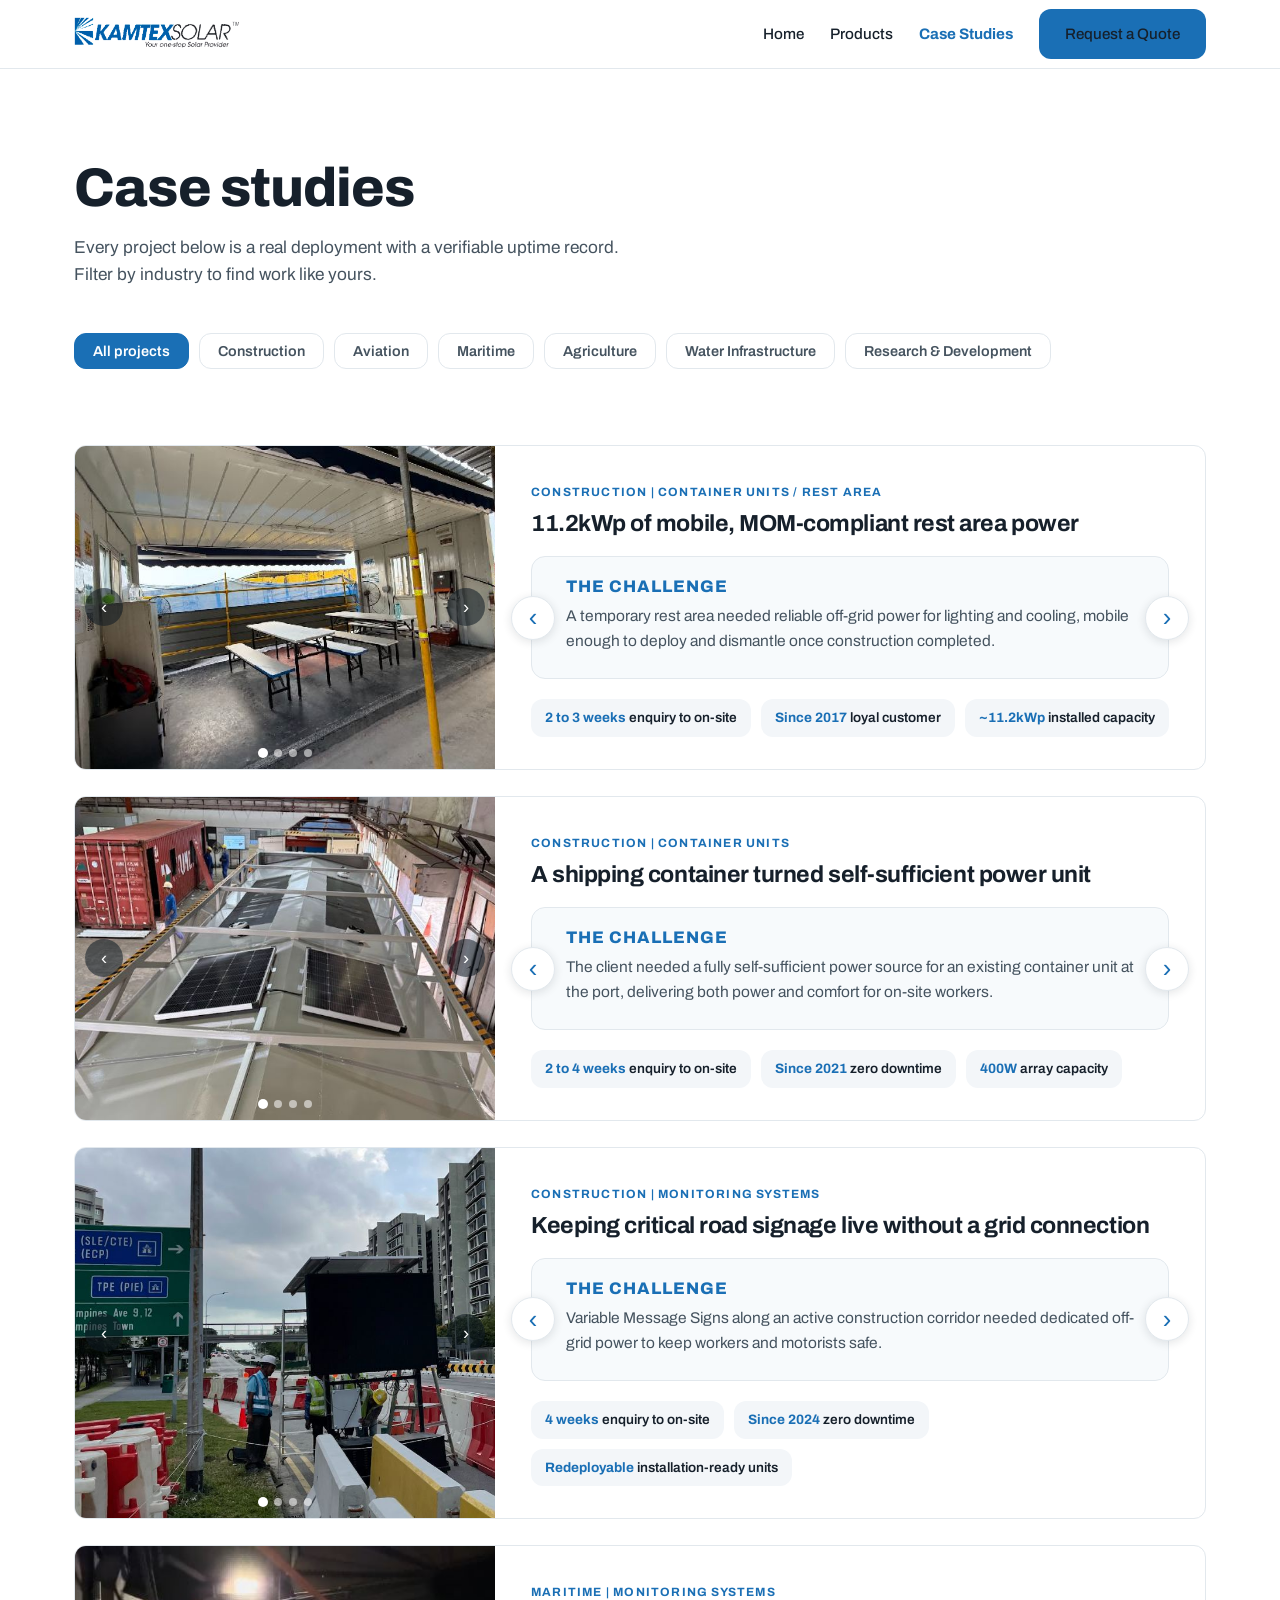
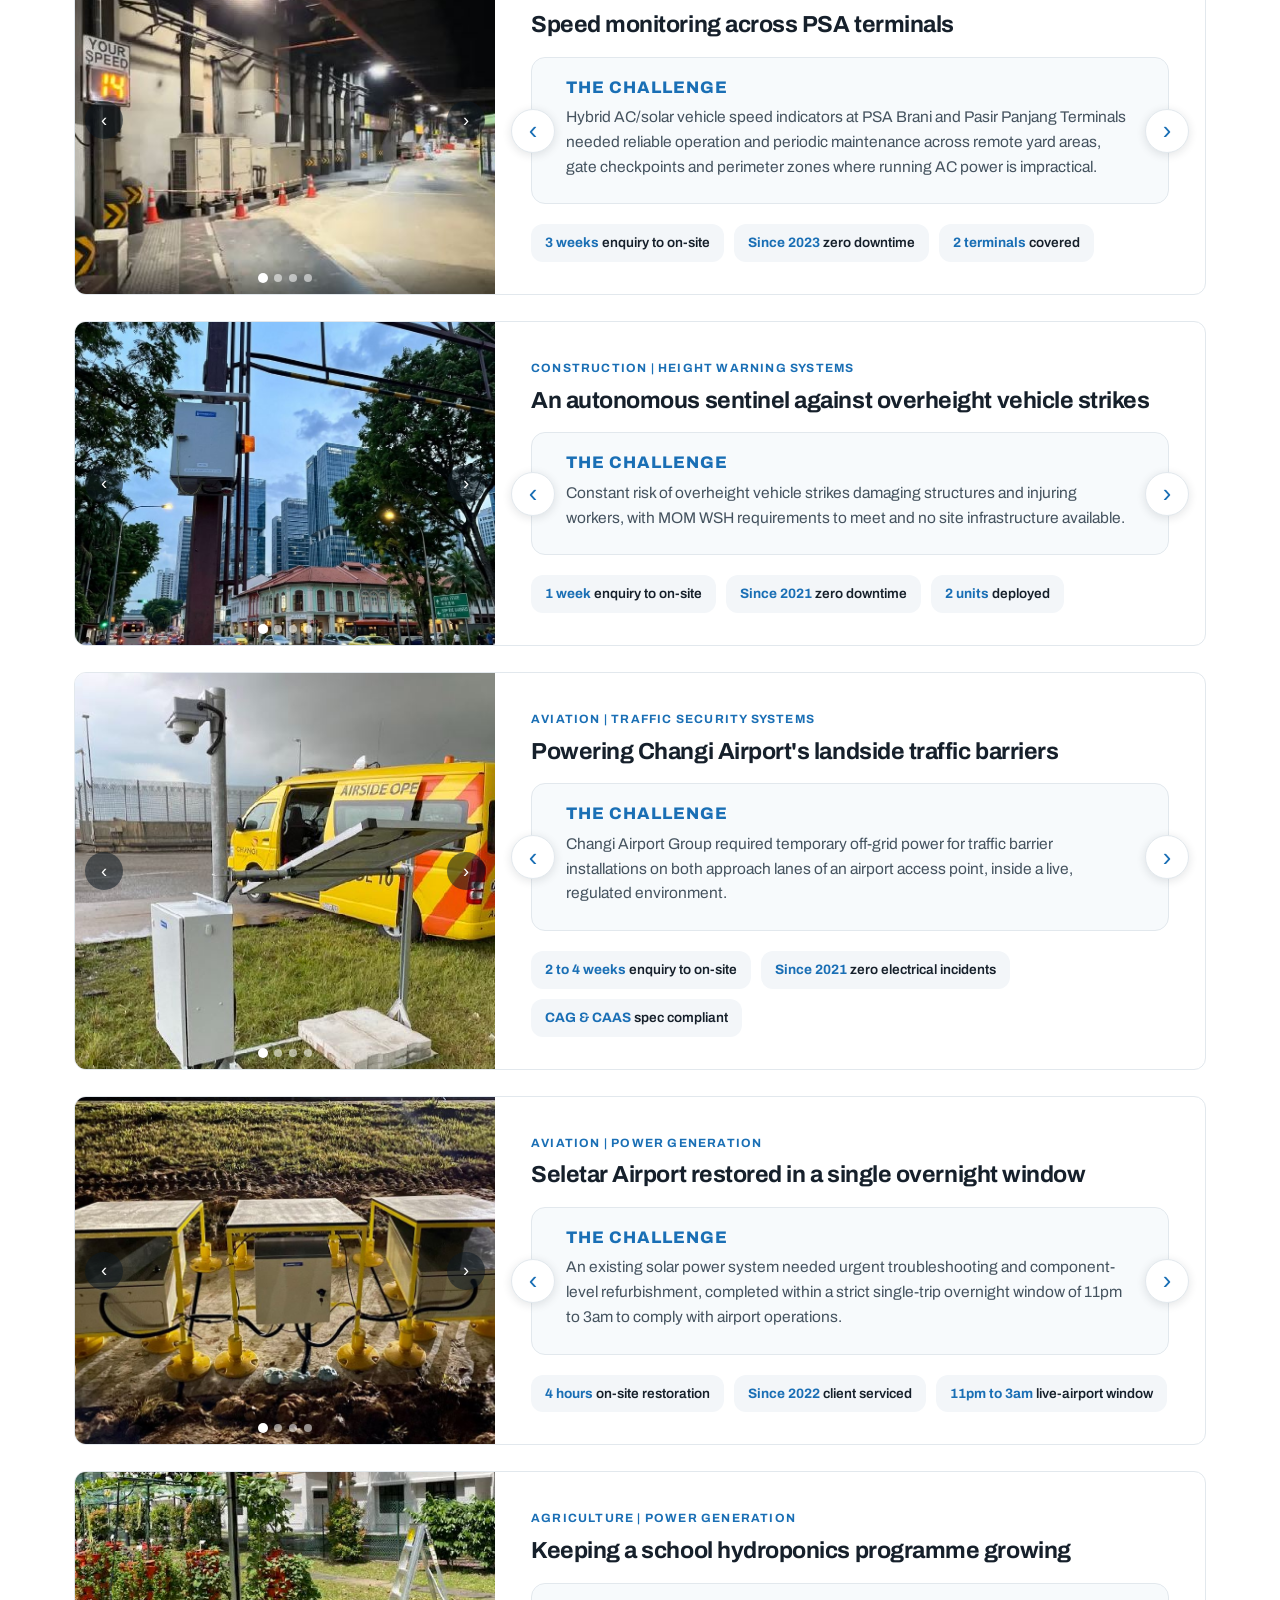
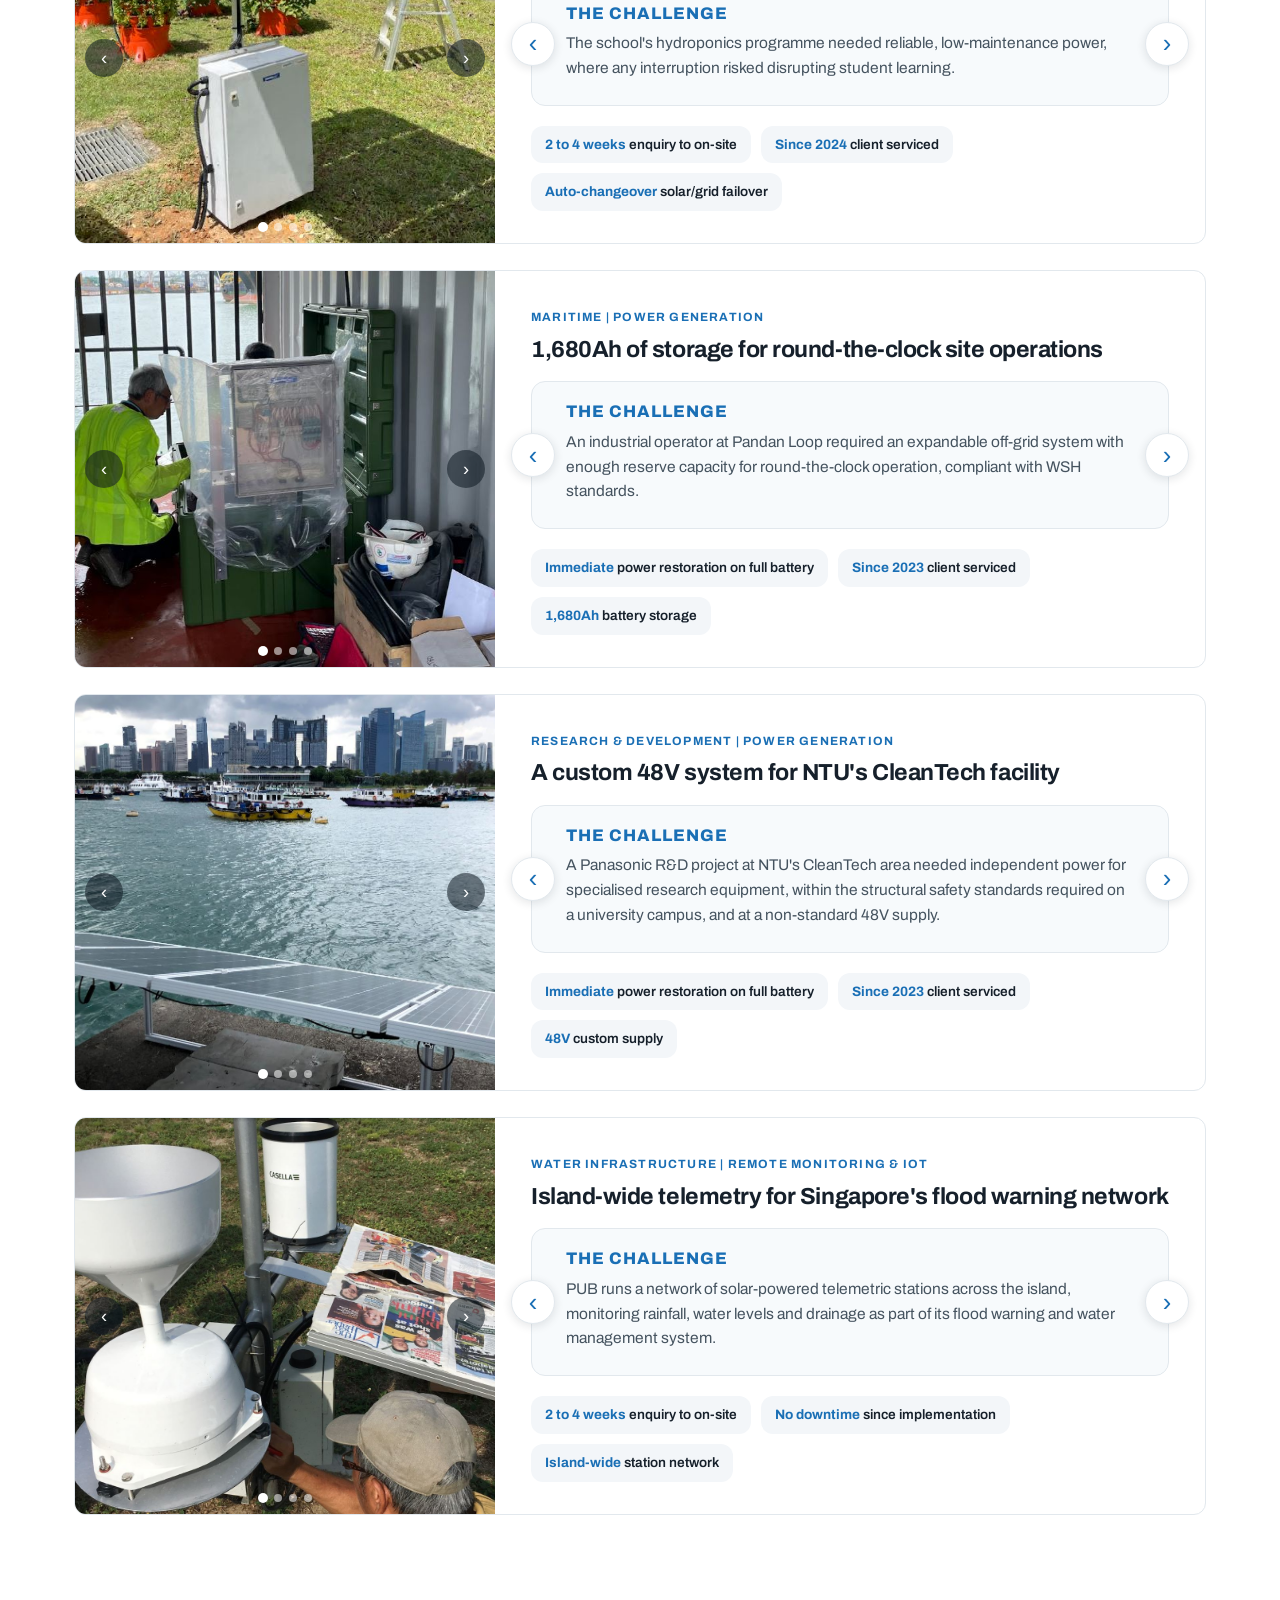
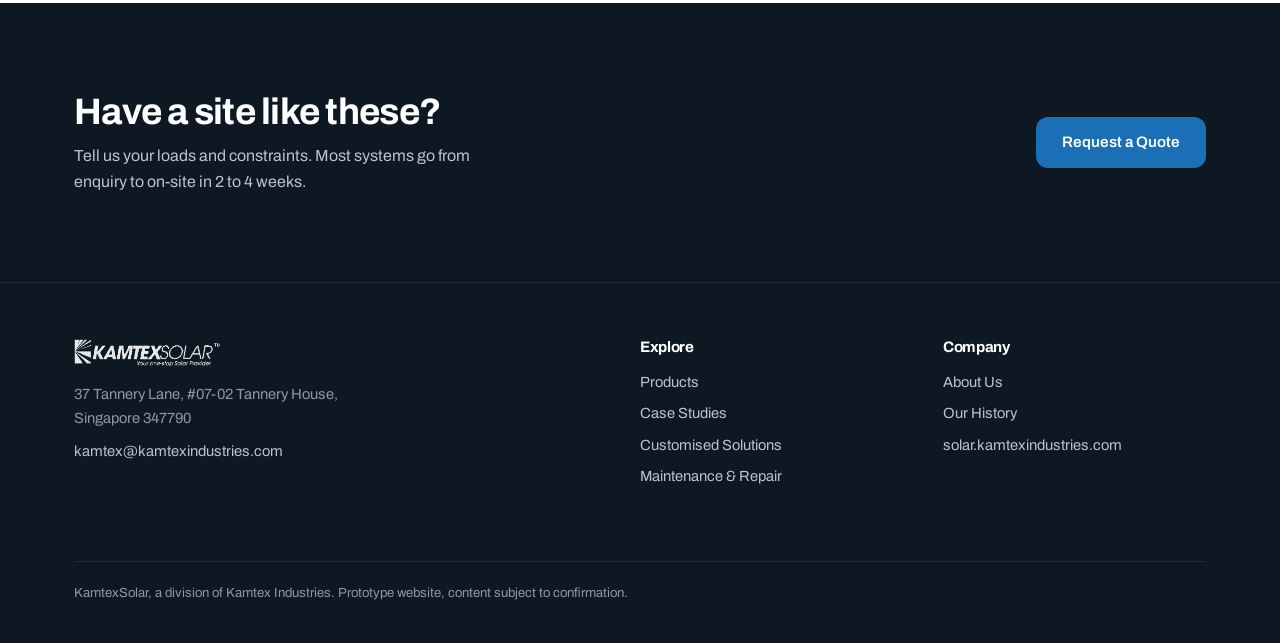
==== commit 21892644: "Case studies: rotating challenge/solution card with big side arrows - Challenge/solution now flips a" ====
--- a/case-studies.html
+++ b/case-studies.html
@@ -317,12 +317,14 @@
   entry.replaceChild(media, img);
 });
 
-// Wrap challenge/solution into an arrow flipper
+// Wrap challenge/solution into a rotating card with side arrows
 document.querySelectorAll('.cs-entry-body').forEach(function (body) {
   var headers = body.querySelectorAll('h4');
   if (headers.length < 2) return;
   var flip = document.createElement('div');
   flip.className = 'cs-flip';
+  var card = document.createElement('div');
+  card.className = 'cs-flip-card';
   var panes = [];
   headers.forEach(function (h) {
     var pane = document.createElement('div');
@@ -330,31 +332,27 @@
     var p = h.nextElementSibling;
     pane.appendChild(h.cloneNode(true));
     if (p) pane.appendChild(p.cloneNode(true));
-    panes.push({ el: pane, label: h.textContent.trim() });
-    flip.appendChild(pane);
+    panes.push(pane);
+    card.appendChild(pane);
     if (p) p.remove();
     h.remove();
   });
-  panes[0].el.classList.add('on');
-  var nav = document.createElement('div');
-  nav.className = 'cs-flip-nav';
+  panes[0].classList.add('on');
   var prev = document.createElement('button');
-  prev.innerHTML = '&#8249;'; prev.setAttribute('aria-label', 'Previous');
-  var label = document.createElement('span');
-  label.className = 'flip-label';
+  prev.className = 'flip-btn prev'; prev.innerHTML = '&#8249;'; prev.setAttribute('aria-label', 'Previous');
   var next = document.createElement('button');
-  next.innerHTML = '&#8250;'; next.setAttribute('aria-label', 'Next');
-  nav.appendChild(prev); nav.appendChild(label); nav.appendChild(next);
+  next.className = 'flip-btn next'; next.innerHTML = '&#8250;'; next.setAttribute('aria-label', 'Next');
   var cur = 0;
   function go(i) {
     cur = (i + panes.length) % panes.length;
-    panes.forEach(function (p, k) { p.el.classList.toggle('on', k === cur); });
-    label.textContent = panes[cur].label.replace('The ', '') + ' · ' + (cur + 1) + '/' + panes.length;
+    panes.forEach(function (p, k) { p.classList.toggle('on', k === cur); });
+    card.classList.remove('flip');
+    void card.offsetWidth;
+    card.classList.add('flip');
   }
   prev.addEventListener('click', function () { go(cur - 1); });
   next.addEventListener('click', function () { go(cur + 1); });
-  go(0);
-  flip.appendChild(nav);
+  flip.appendChild(card); flip.appendChild(prev); flip.appendChild(next);
   var pills = body.querySelector('.cs-pills');
   body.insertBefore(flip, pills);
 });
--- a/styles.css
+++ b/styles.css
@@ -231,21 +231,34 @@
 }
 .car-dots i.on { background: #fff; transform: scale(1.25); }
 
-/* Challenge / solution flipper */
-.cs-flip { position: relative; }
+/* Challenge / solution card flipper */
+.cs-flip { position: relative; margin-top: 18px; perspective: 1200px; }
+.cs-flip-card {
+  border: 1px solid var(--line); border-radius: 14px; background: #f7fafc;
+  padding: 20px 34px 24px; transform-style: preserve-3d;
+}
+.cs-flip-card.flip { animation: cardflip 0.45s ease; }
+@keyframes cardflip { from { transform: rotateY(90deg); opacity: 0; } to { transform: none; opacity: 1; } }
+@media (prefers-reduced-motion: reduce) { .cs-flip-card.flip { animation: none; } }
 .cs-pane { display: none; }
-.cs-pane.on { display: block; animation: panefade 0.3s ease; }
-@keyframes panefade { from { opacity: 0; transform: translateY(6px); } to { opacity: 1; transform: none; } }
-@media (prefers-reduced-motion: reduce) { .cs-pane.on { animation: none; } }
-.cs-flip-nav { display: flex; align-items: center; gap: 12px; margin-top: 14px; }
-.cs-flip-nav button {
-  width: 32px; height: 32px; border-radius: 50%; border: 1px solid var(--line);
-  background: var(--bg); color: var(--ink); cursor: pointer; font-size: 1rem; line-height: 1;
+.cs-pane.on { display: block; }
+.cs-entry-body .cs-pane h4 {
+  font-size: 1.05rem; font-weight: 800; color: var(--accent);
+  letter-spacing: 0.06em; margin: 0 0 8px;
+}
+.cs-entry-body .cs-pane p { margin: 0; }
+.flip-btn {
+  position: absolute; top: 50%; transform: translateY(-50%); z-index: 2;
+  width: 44px; height: 44px; border-radius: 50%; border: 1px solid var(--line);
+  background: var(--bg); color: var(--accent); cursor: pointer;
+  font-size: 1.6rem; line-height: 1;
   display: flex; align-items: center; justify-content: center;
-  transition: border-color 0.15s ease, color 0.15s ease;
-}
-.cs-flip-nav button:hover { border-color: var(--accent); color: var(--accent); }
-.cs-flip-nav .flip-label { font-size: 0.82rem; font-weight: 700; letter-spacing: 0.08em; text-transform: uppercase; color: var(--muted); }
+  box-shadow: 0 2px 10px rgba(22, 32, 43, 0.12);
+  transition: background 0.15s ease, border-color 0.15s ease, color 0.15s ease;
+}
+.flip-btn.prev { left: -20px; }
+.flip-btn.next { right: -20px; }
+.flip-btn:hover { background: var(--accent); border-color: var(--accent); color: #fff; }
 .cs-entry-body { padding: 32px 36px; }
 .cs-entry-body .tag { font-size: 0.75rem; font-weight: 700; letter-spacing: 0.1em; text-transform: uppercase; color: var(--accent); }
 .cs-entry-body h2 { font-size: 1.45rem; margin: 8px 0 14px; }
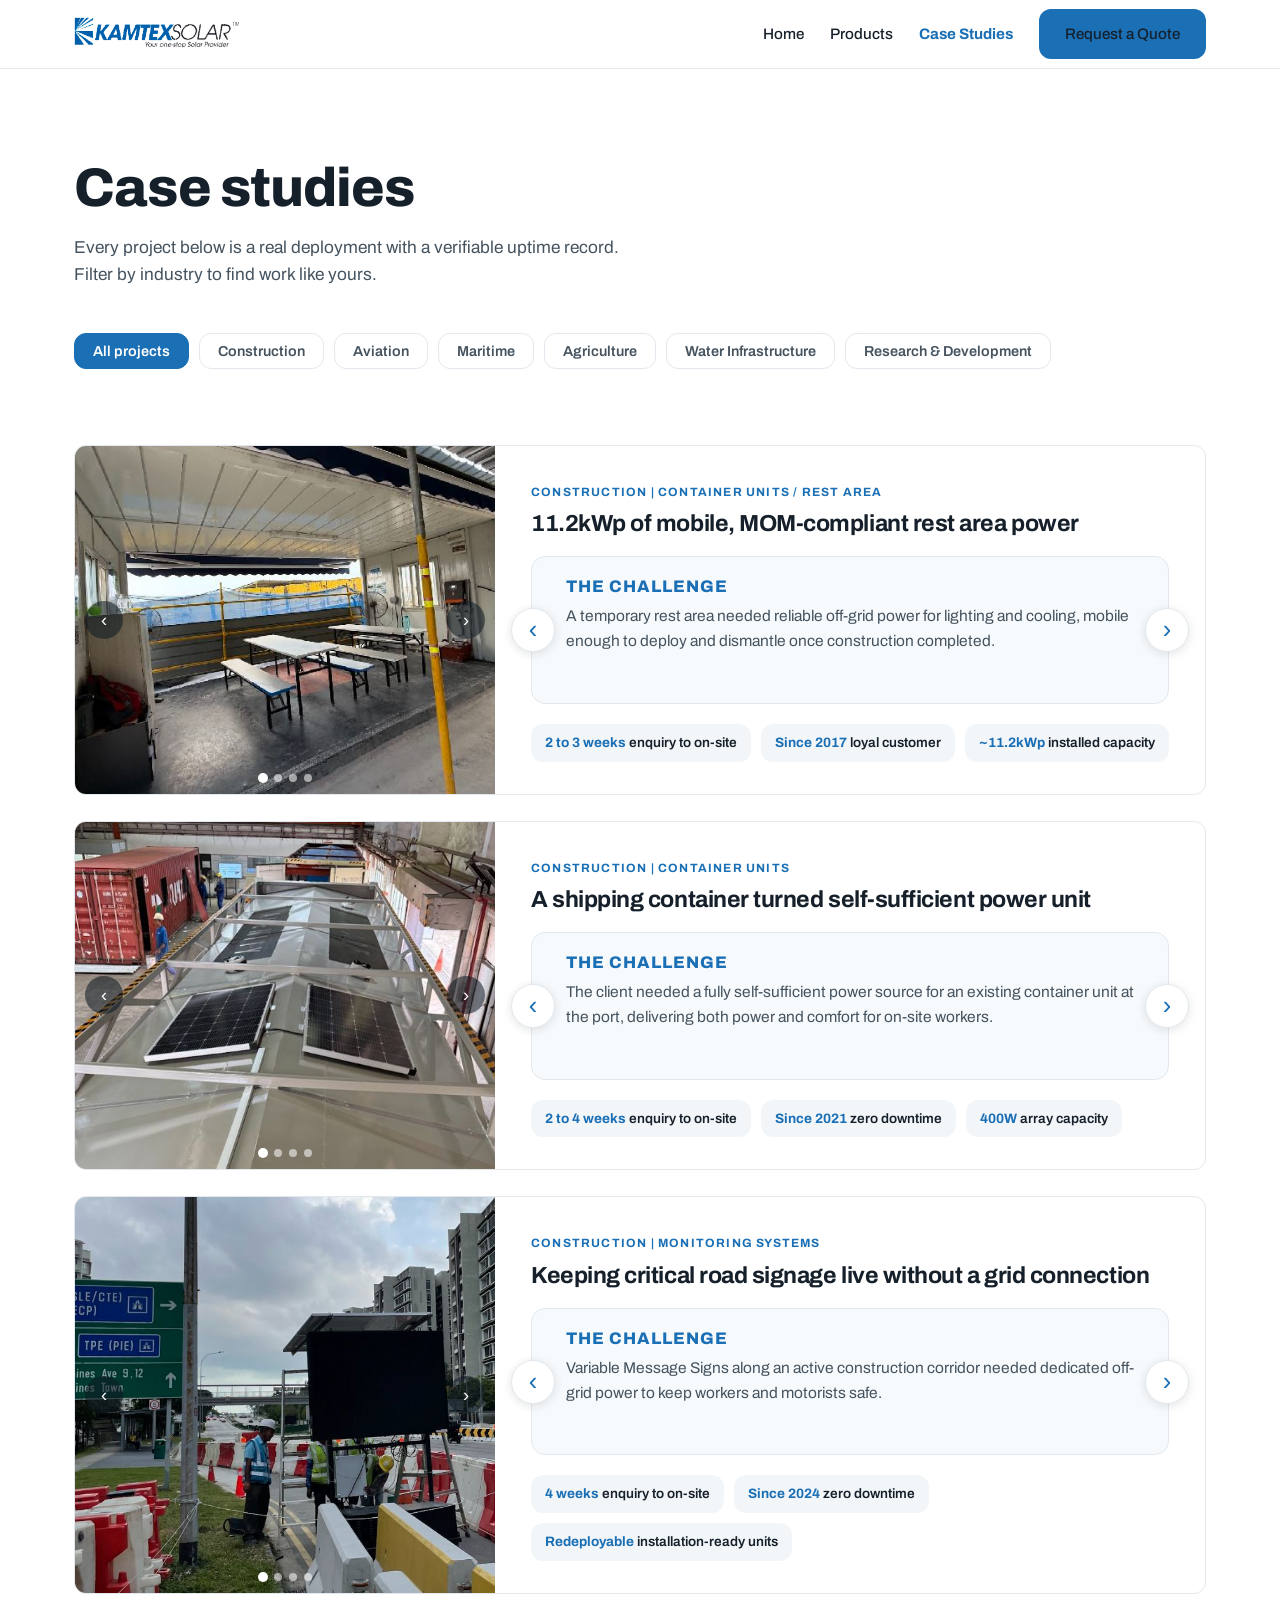
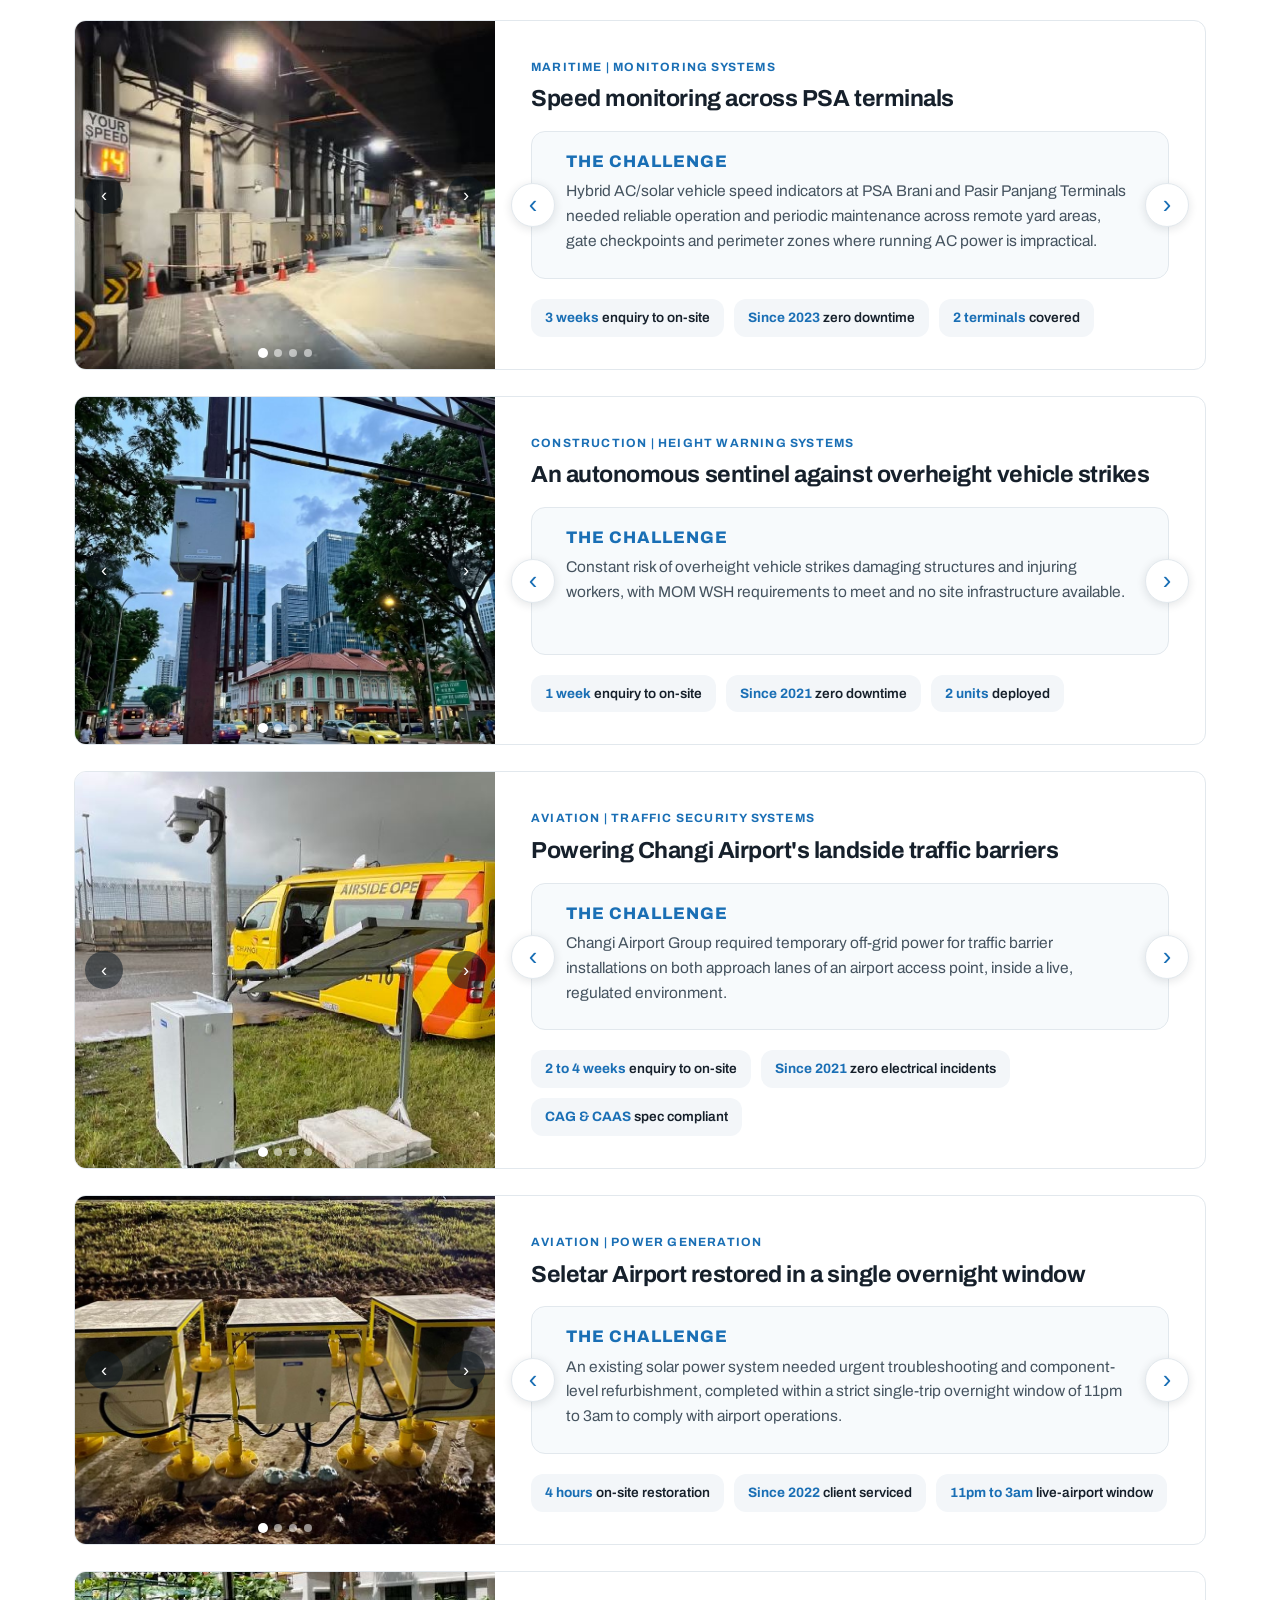
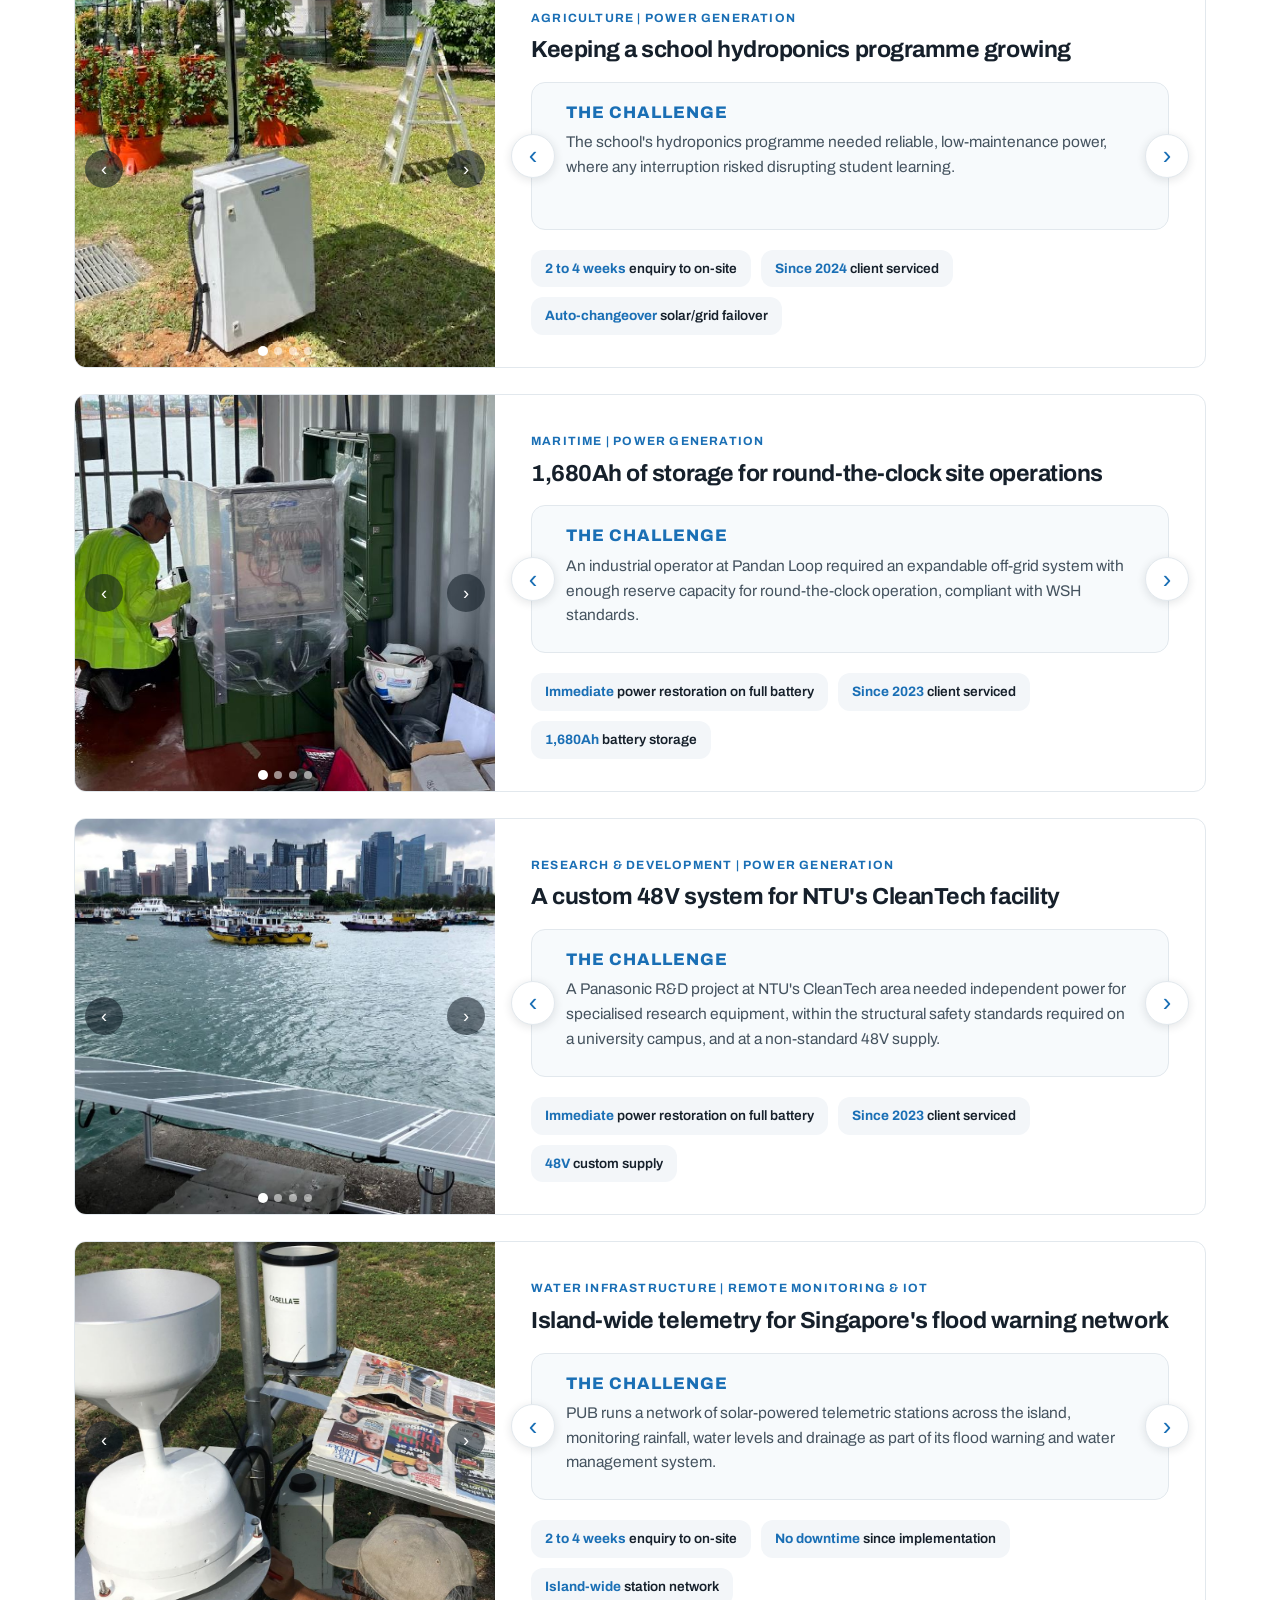
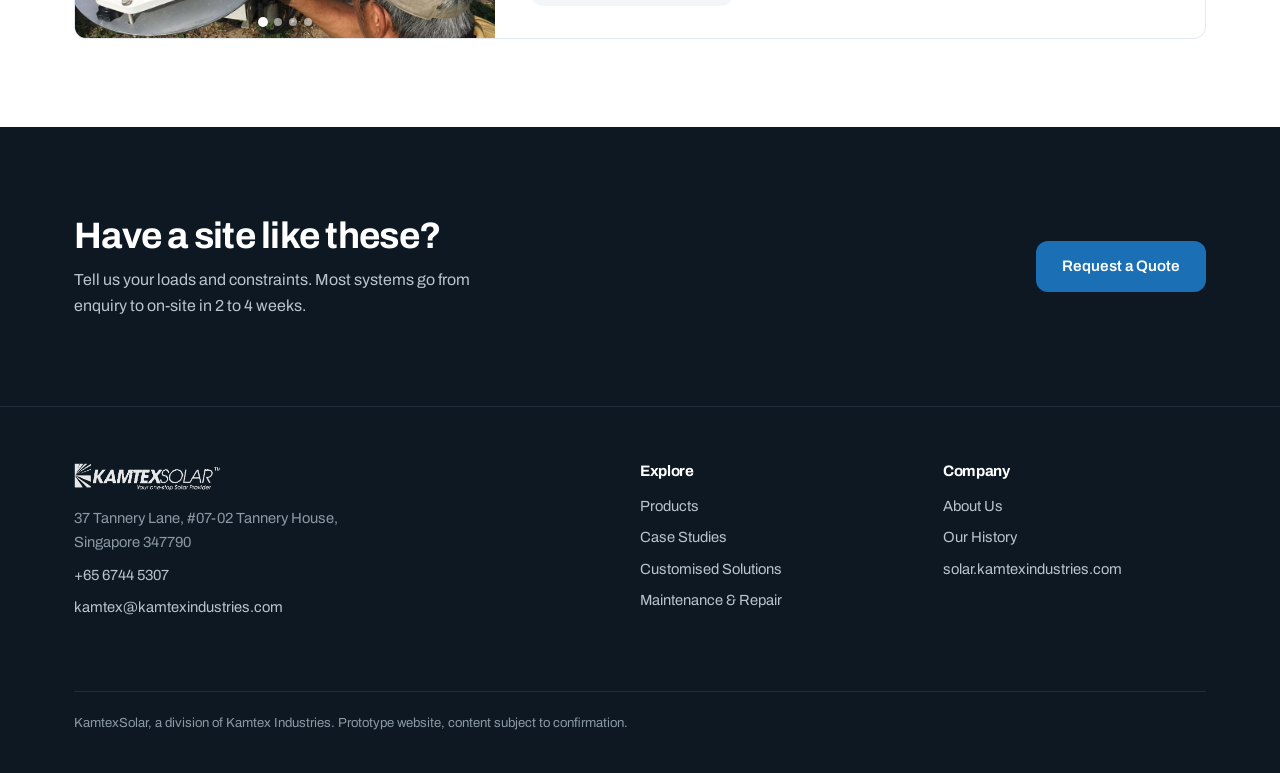
==== commit 6b132b30: "Add real product catalog: 7 category detail pages + phone number - solar-panels, charge-controllers," ====
--- a/case-studies.html
+++ b/case-studies.html
@@ -252,7 +252,8 @@
     <div>
       <img class="foot-logo" src="assets/logo.png" alt="KamtexSolar">
       <p>37 Tannery Lane, #07-02 Tannery House,<br>Singapore 347790</p>
-      <p style="margin-top:10px"><a href="mailto:kamtex@kamtexindustries.com">kamtex@kamtexindustries.com</a></p>
+      <p style="margin-top:10px"><a href="tel:+6567445307">+65 6744 5307</a></p>
+      <p><a href="mailto:kamtex@kamtexindustries.com">kamtex@kamtexindustries.com</a></p>
     </div>
     <div>
       <h4>Explore</h4>
--- a/styles.css
+++ b/styles.css
@@ -110,8 +110,8 @@
 /* Stat band */
 .stats { border-top: 1px solid var(--line); border-bottom: 1px solid var(--line); padding: 40px 0; }
 .stats-grid { display: grid; grid-template-columns: repeat(4, 1fr); gap: 32px; }
-.stat b { display: block; font-size: 2rem; font-weight: 800; color: var(--ink); letter-spacing: -0.02em; }
-.stat span { font-size: 0.92rem; color: var(--muted); }
+.stat b { display: block; font-size: 2rem; font-weight: 800; color: #000; letter-spacing: -0.02em; }
+.stat > span { font-size: 0.92rem; color: #000; }
 
 /* Split section */
 .split { display: grid; grid-template-columns: 1fr 1fr; gap: 60px; align-items: center; }
@@ -236,12 +236,14 @@
 .cs-flip-card {
   border: 1px solid var(--line); border-radius: 14px; background: #f7fafc;
   padding: 20px 34px 24px; transform-style: preserve-3d;
+  display: grid;
 }
 .cs-flip-card.flip { animation: cardflip 0.45s ease; }
 @keyframes cardflip { from { transform: rotateY(90deg); opacity: 0; } to { transform: none; opacity: 1; } }
 @media (prefers-reduced-motion: reduce) { .cs-flip-card.flip { animation: none; } }
-.cs-pane { display: none; }
-.cs-pane.on { display: block; }
+/* Panes stack in the same grid cell so the card always sizes to the tallest one */
+.cs-pane { grid-area: 1 / 1; visibility: hidden; }
+.cs-pane.on { visibility: visible; }
 .cs-entry-body .cs-pane h4 {
   font-size: 1.05rem; font-weight: 800; color: var(--accent);
   letter-spacing: 0.06em; margin: 0 0 8px;
@@ -283,6 +285,34 @@
 .prod-card div { padding: 16px 20px 20px; border-top: 1px solid var(--line); }
 .prod-card h3 { font-size: 1rem; margin-bottom: 4px; }
 .prod-card p { font-size: 0.88rem; }
+/* When a product card is a link to a category page */
+a.prod-card { color: inherit; }
+a.prod-card .more { display: inline-block; margin-top: 10px; font-size: 0.85rem; font-weight: 700; color: var(--accent); }
+a.prod-card:hover .more { text-decoration: underline; }
+
+/* Product category detail pages */
+.cat-intro { max-width: 70ch; }
+.cat-intro p { margin-top: 14px; font-size: 1.08rem; }
+.cat-list { display: grid; gap: 22px; margin-top: 8px; }
+.cat-item {
+  display: grid; grid-template-columns: 250px 1fr; gap: 0;
+  border: 1px solid var(--line); border-radius: var(--radius); overflow: hidden;
+  background: var(--bg); transition: box-shadow 0.15s ease, transform 0.15s ease;
+}
+.cat-item:hover { box-shadow: 0 12px 32px rgba(22,32,43,0.08); transform: translateY(-2px); }
+.cat-item > img { width: 100%; height: 100%; min-height: 220px; object-fit: contain; background: #fff; padding: 28px; border-right: 1px solid var(--line); }
+.cat-item > img.photo { object-fit: cover; padding: 0; }
+.cat-body { padding: 26px 30px; }
+.cat-body .brandtag { font-size: 0.74rem; font-weight: 700; letter-spacing: 0.1em; text-transform: uppercase; color: var(--accent); }
+.cat-body h3 { font-size: 1.2rem; margin: 6px 0 10px; }
+.cat-body p { font-size: 0.95rem; }
+.cat-chips { display: flex; gap: 8px; flex-wrap: wrap; margin-top: 16px; }
+.cat-chips span { background: var(--bg-soft); border: 1px solid var(--line); border-radius: var(--radius); padding: 7px 13px; font-size: 0.82rem; font-weight: 600; color: var(--ink); }
+.cat-chips span b { color: var(--accent); font-weight: 700; }
+@media (max-width: 700px) {
+  .cat-item { grid-template-columns: 1fr; }
+  .cat-item > img { min-height: 200px; border-right: none; border-bottom: 1px solid var(--line); }
+}
 
 /* CTA band */
 .cta-band { background: var(--dark); color: #b9c4ce; text-align: left; }
